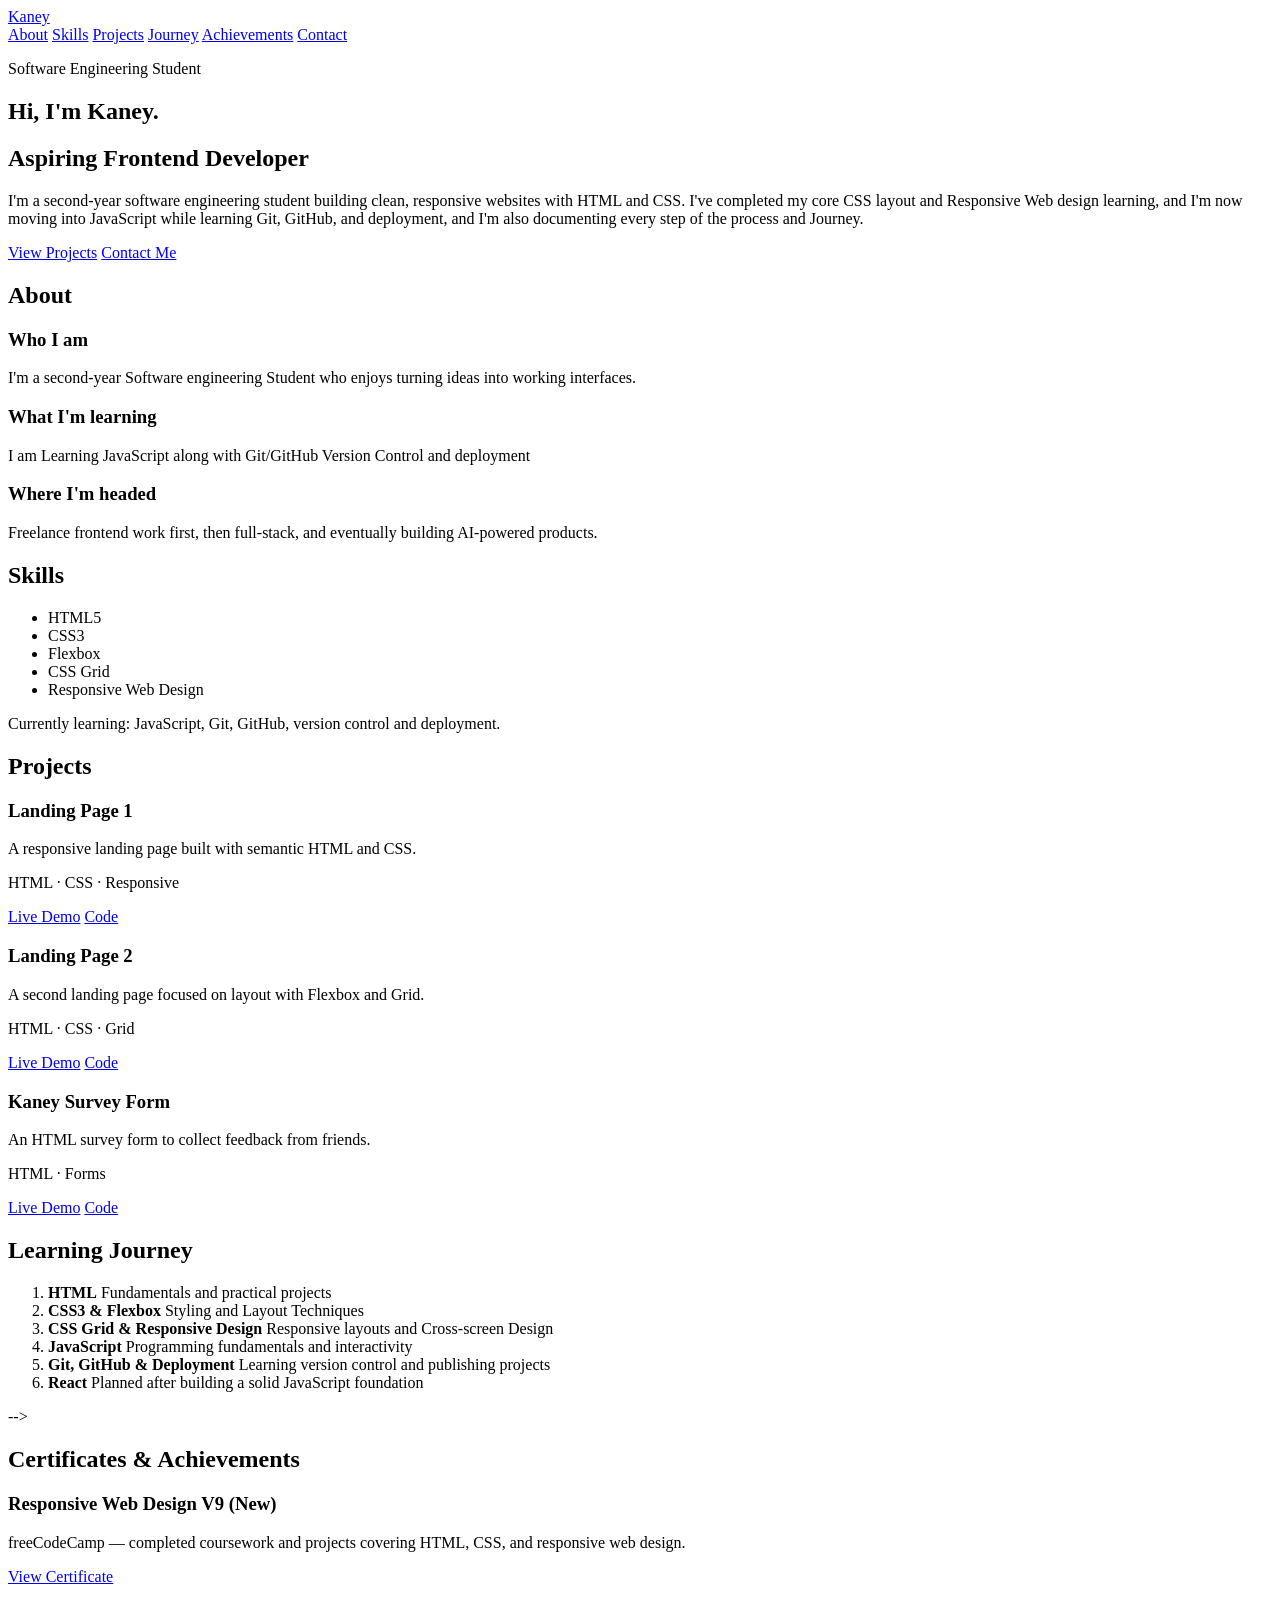
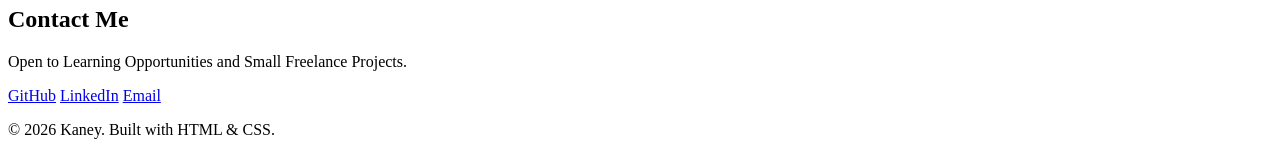
==== portfolio/index.html @ 57f9f037 "Update index.html" ====
<!DOCTYPE html>
<html lang="en">
<head>
  <meta charset="UTF-8">
  <meta name="viewport" content="width=device-width, initial-scale=1.0">
  <title>Kaney | Aspiring Frontend Developer</title>
  <meta name="description" content="Portfolio of Kaney, a software engineering student learning frontend development and building responsive web applications with HTML , CSS, and JavaScript .">
    <meta name="keywords" content="Kaney, Software Engineering Student, Frontend Developer Portfolio, HTML, CSS, JavaScript"
  <link rel="stylesheet" href="style.css">
</head>
<body>

  <!-- NAV -->
  <header class="nav">
    <a href="#home" class="logo">Kaney</a>
    <nav>
      <a href="#about">About</a>
      <a href="#skills">Skills</a>
      <a href="#projects">Projects</a>
      <a href="#journey">Journey</a>
      <a href="#certificates">Achievements</a>
      <a href="#contact">Contact</a>
    </nav>
  </header>

  <main>

    <!-- HERO section -->
    <section id="home" class="hero">
      <p class="eyebrow">Software Engineering Student</p>
      <h1>Hi, I'm <span class="accent">Kaney</span>.</h1>
      <h2>Aspiring Frontend Developer</h2>
      
      <p class="lead">I'm a second-year software engineering student building clean, responsive websites with HTML and CSS. I've completed my core CSS layout and Responsive Web design learning, and I'm now moving into JavaScript while learning Git, GitHub, and deployment, and I'm also documenting every step of the process and Journey.</p>
      <div class="buttons">
        <a href="#projects" class="btn btn-primary">View Projects</a>
        <a href="#contact" class="btn btn-outline">Contact Me</a>
      </div>
    </section>

    <!-- ABOUT -->
    <section id="about" class="section">
      <h2 class="section-title">About</h2>
      <div class="grid-3">
        <article class="card">
          <h3>Who I am</h3>
          <!-- description about me -->
          <p>I'm a second-year Software engineering Student who enjoys turning ideas into working interfaces.</p>
        </article>
        <article class="card">
          <h3>What I'm learning</h3>
          
          <p>  I am Learning JavaScript along with Git/GitHub Version Control and deployment</p>
        </article>
        <article class="card">
          <h3>Where I'm headed</h3>
          <!-- My headline and plan -->
          <p>Freelance frontend work first, then full-stack, and eventually building AI-powered products.</p>
        </article>
      </div>
    </section>

    <!-- SKILLS which I have -->
    
<section id="skills" class="section">
  <h2 class="section-title">Skills</h2>

  <ul class="skills">
    <li>HTML5</li>
    <li>CSS3</li>
    <li>Flexbox</li>
    <li>CSS Grid</li>
    <li>Responsive Web Design</li>
  </ul>

  <p class="muted">
    Currently learning: JavaScript, Git, GitHub,
    version control and deployment.
  </p>
</section>

    <!-- Projects which I did -->
    <section id="projects" class="section">
      <h2 class="section-title">Projects</h2>
      <div class="grid-3">

        <article class="card">
          <h3>Landing Page 1</h3>
          <!--Discription about my landing page one -->
          <p>A responsive landing page built with semantic HTML and CSS.</p>
          <p class="tags">HTML · CSS · Responsive</p>
          <div class="links">
            <a href="landing-page-one/index.html" target="_blank" rel="noopener">Live Demo</a>
            <a href="https://github.com/Kaneydev/kaneylibrary" target="_blank" rel="noopener noreferrer">Code</a>
          </div>
        </article>

        <article class="card">
          <h3>Landing Page 2</h3>
          <!-- --Discription about landing page2 -->
          <p>A second landing page focused on layout with Flexbox and Grid.</p>
          <p class="tags">HTML · CSS · Grid</p>
          <div class="links">
            <a href="landing-page-two/index.html" target="_blank" rel="noopener">Live Demo</a>
            <a href="https://github.com/Kaneydev/kaneylibrary" target="_blank" rel="noopener noreferrer">Code</a>
          </div>
        </article>

        <article class="card">
          <h3>Kaney Survey Form</h3>
          <!-- --Discription about Survey Form-->
          <p>An HTML survey form to collect feedback from friends.</p>
          <p class="tags">HTML · Forms</p>
          <div class="links">
            <a href="survey-form/index.html" target="_blank" rel="noopener noreferrer">Live Demo</a>
            <a href="https://github.com/Kaneydev/kaneylibrary" target="_blank" rel="noopener noreferrer">Code</a>
          </div>
        </article>

      </div>
    </section>

    <!-- My LEARNING JOURNEY -->
    <section id="journey" class="section">
      <h2 class="section-title">Learning Journey</h2>
      
  <ol class="timeline">
  <li class="done">
    <strong>HTML</strong>
    Fundamentals and practical projects
  </li>
  <li class="done">
    <strong>CSS3 &amp; Flexbox</strong>
    Styling and Layout Techniques
    </li>
    <li class="done">
    <strong>CSS Grid &amp; Responsive Design</strong>
    Responsive layouts and Cross-screen Design
    </li>
    <li class="current">
    <strong>JavaScript</strong>
    Programming fundamentals and interactivity
    </li>
    <li class="current">
    <strong>Git, GitHub &amp; Deployment</strong>
    Learning version control and publishing projects
   </li>
   <li>
    <strong>React</strong>
    Planned after building a solid JavaScript foundation
    </li>
  </ol>

</section>-->
        <!--Certificates & Achievements-->
       
<section id="certificates" class="section">
  <h2 class="section-title">Certificates &amp; Achievements</h2>

  <article class="card">
    <h3>Responsive Web Design V9 (New)</h3>
    <p>
      freeCodeCamp — completed coursework and projects
      covering HTML, CSS, and responsive web design.
    </p>
    <div class="links">
      <a href="https://freecodecamp.org/certification/haimanotamsalu/responsive-web-design-v9"
         target="_blank"
         rel="noopener noreferrer">
        View Certificate
      </a>
    </div>
  </article>
</section>

    <!-- CONTACT -->
    <section id="contact" class="section">
      <h2 class="section-title">Contact Me</h2>
      <p class="lead">Open to Learning Opportunities and Small Freelance Projects.</p>
      <div class="buttons">
        
        <a class="btn btn-outline" href="https://github.com/Kaneydev" target="_blank" rel="noopener">GitHub</a>
        <a class="btn btn-outline" href="https://linkedin.com/in/haimanotamsalu" target="_blank" rel="noopener">LinkedIn</a>
        <a class="btn btn-primary" href="mailto:kaneams16@gmail.com">Email</a>
      </div>
    </section>

  </main>

  <footer class="footer">
    <p>&copy; 2026 Kaney. Built with HTML &amp; CSS.</p>
  </footer>

</body>
</html>
---- portfolio/style.css ----
/* ===== THEME colors ===== */
:root {
   --bg:#F8FAFC;
   --surface:#FFFFFF;
   --text:#0F172A;
   --muted:#475569; 
   --accent:#059669;
   --radius: 12px;
   --max: 1000px;
}

* { box-sizing: border-box; margin: 0; padding: 0; }
html { scroll-behavior: smooth; scroll-padding-top: 70px; }

body {
  font-family: system-ui, -apple-system, "Segoe UI", Roboto, sans-serif;
  background: var(--bg);
  color: var(--text);
  line-height: 1.6;
}

a { color: var(--accent); text-decoration: none; }
a:hover { text-decoration: underline; }

/* ===== NAV ===== */
.nav {
  position: sticky; top: 0; z-index: 10;
  display: flex; justify-content: space-between; align-items: center;
  flex-wrap: wrap; gap: 0.5rem;
  padding: 0.9rem 1.25rem;
  background: rgba(15, 23, 42, 0.92);
  border-bottom: 1px solid var(--surface);
}
.logo { font-weight: 800; font-size: 1.2rem; color: var(--text); }
.nav nav { display: flex; gap: 1rem; flex-wrap: wrap; font-size: 0.95rem; }
.nav nav a { color: var(--muted); }
.nav nav a:hover { color: var(--accent); text-decoration: none; }

/* ===== LAYOUT ===== */
.hero, .section {
  max-width: var(--max);
  margin: 0 auto;
  padding: 4rem 1.25rem;
}
.hero { padding-top: 6rem; padding-bottom: 5rem; }
.section-title {
  font-size: 1.8rem;
  margin-bottom: 1.5rem;
}
.section-title::after {
  content: "";
  display: block;
  width: 48px; height: 4px;
  margin-top: 0.4rem;
  background: var(--accent);
  border-radius: 2px;
}

/* ===== HERO ===== */
.eyebrow { color: var(--accent); font-weight: 600; letter-spacing: 0.05em; text-transform: uppercase; font-size: 0.85rem; }
.hero h1 { font-size: clamp(2.2rem, 7vw, 3.8rem); line-height: 1.15; margin: 0.5rem 0; }
.hero h2 { font-size: clamp(1.2rem, 4vw, 1.7rem); color: var(--muted); font-weight: 500; }
.accent { color: var(--accent); }
.lead { max-width: 600px; margin: 1.25rem 0 1.75rem; color: var(--muted); font-size: 1.1rem; }

/* ===== BUTTONS ===== */
.buttons { display: flex; flex-wrap: wrap; gap: 0.8rem; }
.btn {
  display: inline-block;
  padding: 0.75rem 1.5rem;
  border-radius: var(--radius);
  font-weight: 600;
  border: 2px solid var(--accent);
  transition: transform 0.15s ease, background 0.15s ease;
}
.btn:hover { transform: translateY(-2px); text-decoration: none; }
.btn-primary { background: var(--accent); color: var(--bg); }
.btn-outline { color: var(--accent); }
.btn-outline:hover { background: rgba(56, 189, 248, 0.1); }

/* ===== CARDS + GRID (mobile first: 1 column) ===== */
.grid-3 { display: grid; grid-template-columns: 1fr; gap: 1.25rem; }
.card {
  background: var(--surface);
  padding: 1.5rem;
  border-radius: var(--radius);
  border: 1px solid transparent;
  transition: border-color 0.2s ease, transform 0.2s ease;
}
.card:hover { border-color: var(--accent); transform: translateY(-3px); }
.card h3 { margin-bottom: 0.5rem; }
.card p { color: var(--muted); }
.tags { margin-top: 0.75rem; font-size: 0.85rem; color: var(--accent) !important; }
.links { display: flex; gap: 1rem; margin-top: 1rem; font-weight: 600; font-size: 0.95rem; }

/* ===== SKILLS ===== */
.skills { list-style: none; display: flex; flex-wrap: wrap; gap: 0.7rem; }
.skills li {
  background: var(--surface);
  color:var(--text);
  padding: 0.5rem 1.1rem;
  border-radius: 999px;
  border: 1px solid var(--accent);
}
/*skills-headig*/

.skill-heading {
  font-size: 1rem;
  margin: 1.25rem 0 0.75rem;
  color: var(--text);
}

.skill-heading:first-of-type {
  margin-top: 0;
}
/*muted*/
.muted { margin-top: 1.25rem; color: var(--muted); }

/* ===== TIMELINE ===== */
.timeline { list-style: none; border-left: 3px solid var(--surface); padding-left: 1.5rem; }
.timeline li { position: relative; margin-bottom: 1.4rem; color: var(--muted); }
.timeline li strong { display: block; color: var(--text); }
.timeline li::before {
  content: "";
  position: absolute; left: -2.05rem; top: 0.4rem;
  width: 14px; height: 14px; border-radius: 50%;
  background: var(--surface); border: 2px solid var(--muted);
}
.timeline li.done::before { background: var(--accent); border-color: var(--accent); }
.timeline li.current::before { border-color: var(--accent); background: var(--bg); }

/* ===== FOOTER ===== */
.footer { text-align: center; padding: 2rem 1rem; color: var(--muted); border-top: 1px solid var(--surface); font-size: 0.9rem; }

/* ===== RESPONSIVE: tablet and up ===== */
@media (min-width: 700px) {
  .grid-3 { grid-template-columns: repeat(3, 1fr); }
  .nav { padding: 1rem 2.5rem; }
}
/* Blue outline button hover */
.btn-outline:hover {
  background: rgba(37, 99, 235, 0.08);
}

/* ===== ACCESSIBILITY ===== */
a:focus-visible {
  outline: 3px solid var(--accent);
  outline-offset: 4px;
}

.btn:focus-visible {
  outline: 3px solid var(--text);
  outline-offset: 3px;
}
      /*Theme colors*/
.nav {
  background: rgba(255, 255, 255, 0.92);
  backdrop-filter: blur(8px);
  border-bottom: 1px solid #E2E8F0;
}
.nav a { color: var(--muted); }
.nav a:hover { color: var(--accent); }
.logo { color: var(--text); font-weight: 700; }

/* ===== MOBILE NAV FIX ===== */
@media (max-width: 699px) {
  .nav {
    padding: 0.6rem 1rem;
    gap: 0.25rem;
  }
  .nav nav {
    flex-wrap: nowrap;
    overflow-x: auto;
    width: 100%;
    gap: 1.1rem;
    font-size: 0.9rem;
    padding-bottom: 0.2rem;
    scrollbar-width: none;
  }
  .nav nav::-webkit-scrollbar { display: none; }
  .nav nav a { white-space: nowrap; }
  html { scroll-padding-top: 90px; }
}
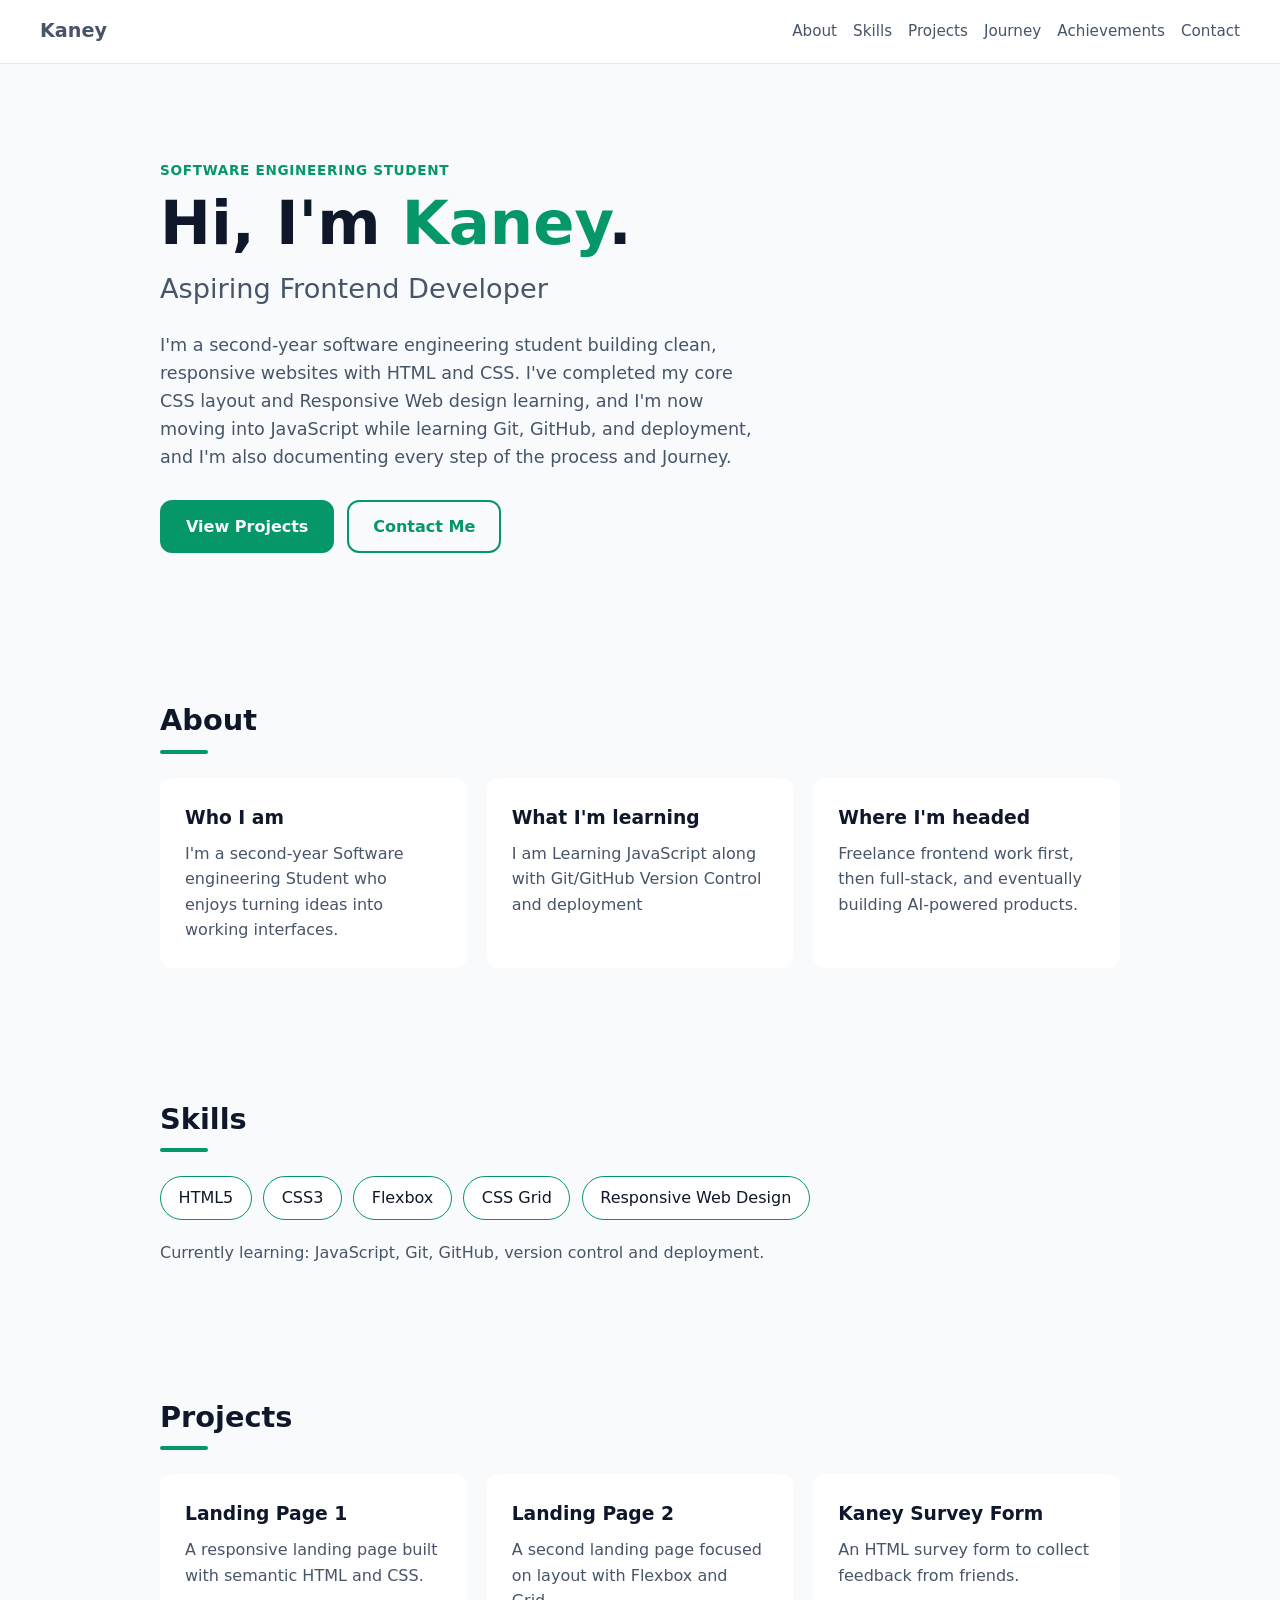
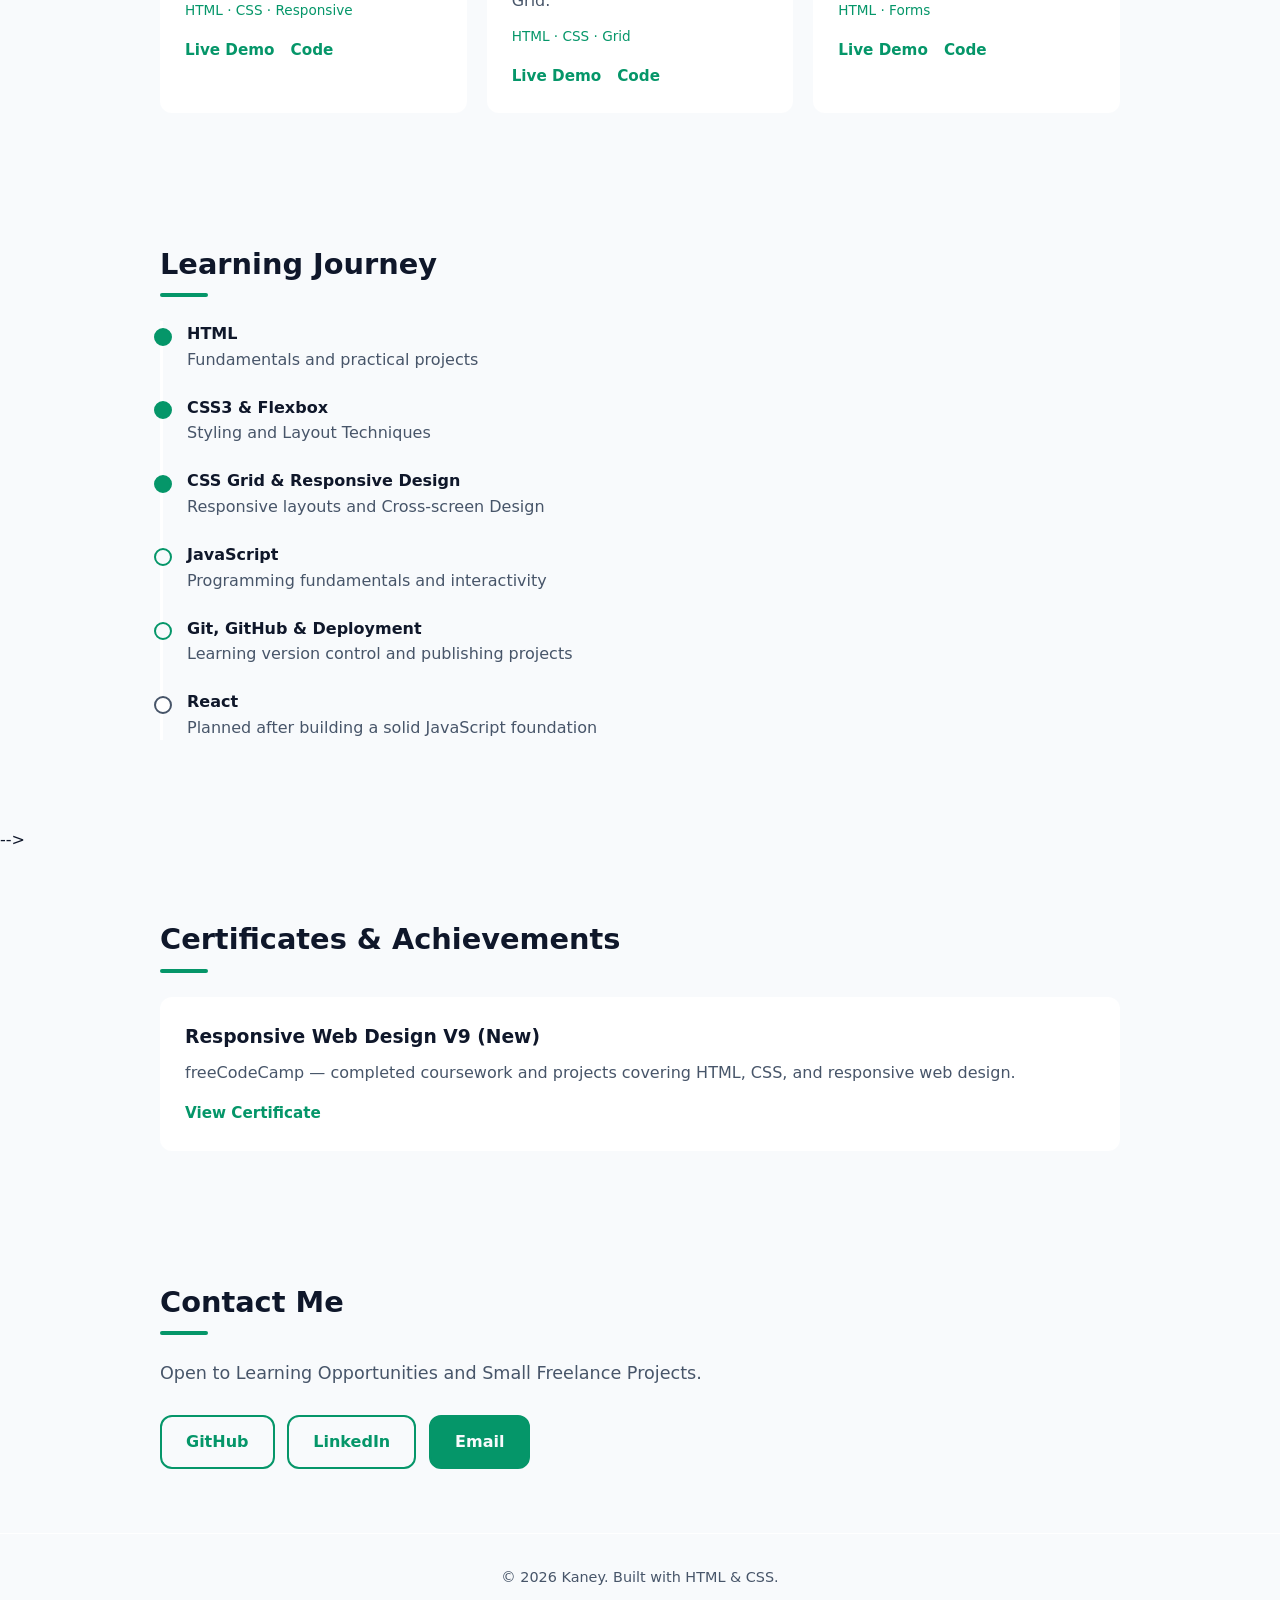
==== commit fd0d579f: "Fix HTML syntax for keywords meta tag" ====
--- a/portfolio/index.html
+++ b/portfolio/index.html
@@ -5,7 +5,7 @@
   <meta name="viewport" content="width=device-width, initial-scale=1.0">
   <title>Kaney | Aspiring Frontend Developer</title>
   <meta name="description" content="Portfolio of Kaney, a software engineering student learning frontend development and building responsive web applications with HTML , CSS, and JavaScript .">
-    <meta name="keywords" content="Kaney, Software Engineering Student, Frontend Developer Portfolio, HTML, CSS, JavaScript"
+    <meta name="keywords" content="Kaney, Software Engineering Student, Frontend Developer Portfolio, HTML, CSS, JavaScript">
   <link rel="stylesheet" href="style.css">
 </head>
 <body>
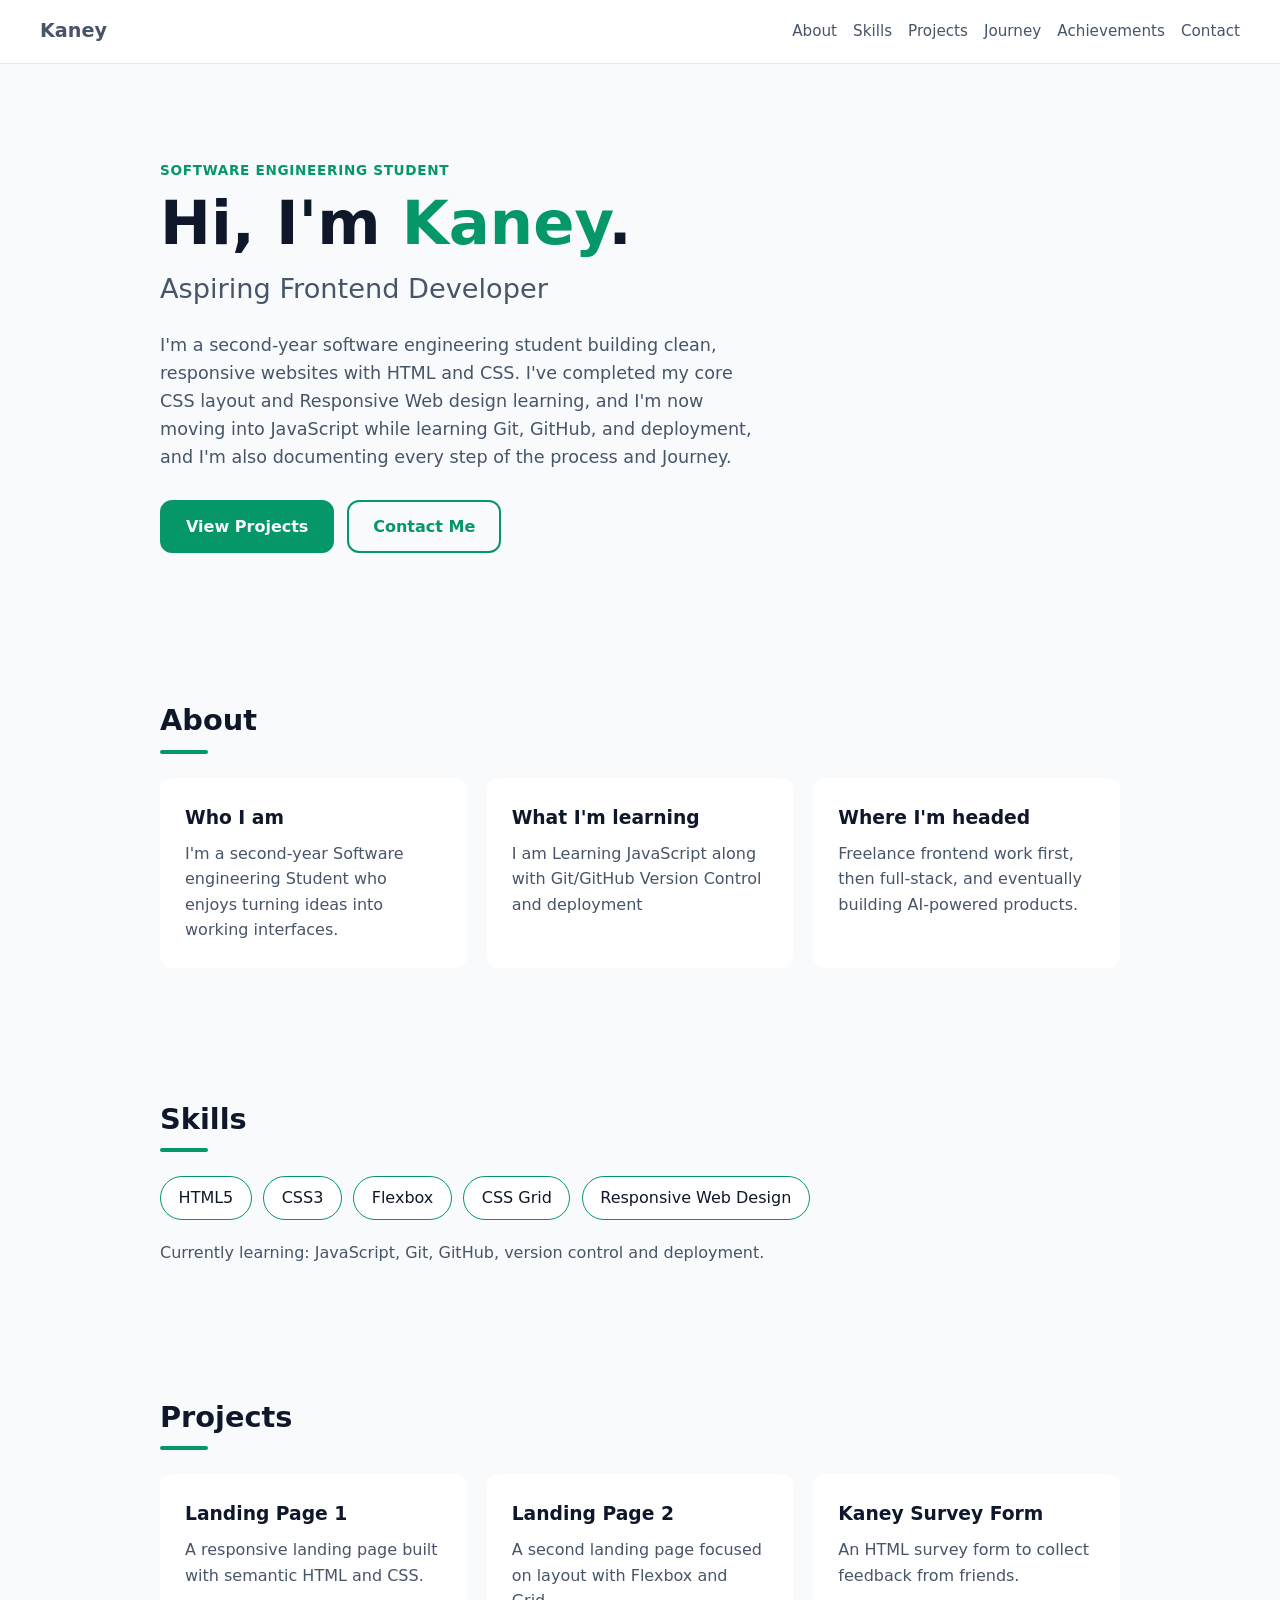
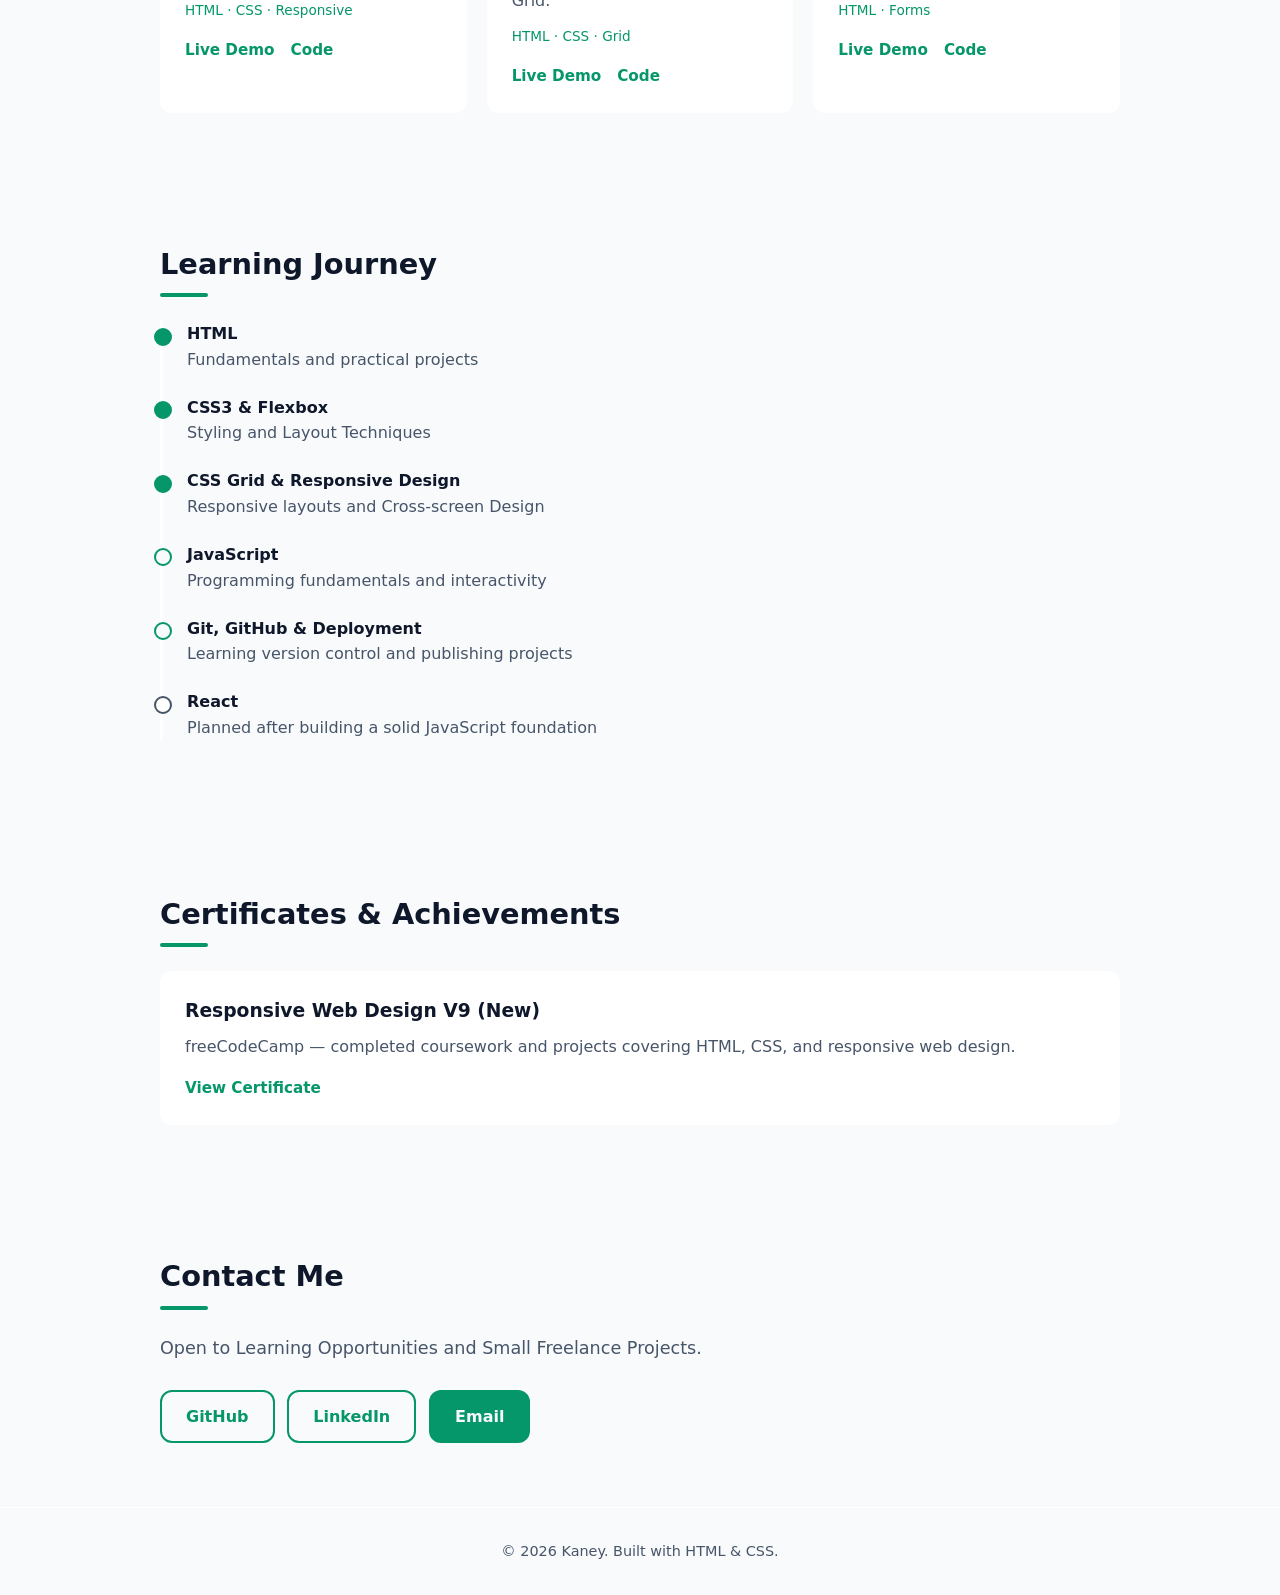
==== commit 0fd4ca13: "Fixed stray code in index.html" ====
--- a/portfolio/index.html
+++ b/portfolio/index.html
@@ -4,8 +4,7 @@
   <meta charset="UTF-8">
   <meta name="viewport" content="width=device-width, initial-scale=1.0">
   <title>Kaney | Aspiring Frontend Developer</title>
-  <meta name="description" content="Portfolio of Kaney, a software engineering student learning frontend development and building responsive web applications with HTML , CSS, and JavaScript .">
-    <meta name="keywords" content="Kaney, Software Engineering Student, Frontend Developer Portfolio, HTML, CSS, JavaScript">
+  <meta name="description" content="Portfolio of Kaney, a software engineering student learning frontend development.">
   <link rel="stylesheet" href="style.css">
 </head>
 <body>
@@ -151,7 +150,7 @@
     </li>
   </ol>
 
-</section>-->
+</section>
         <!--Certificates & Achievements-->
        
 <section id="certificates" class="section">
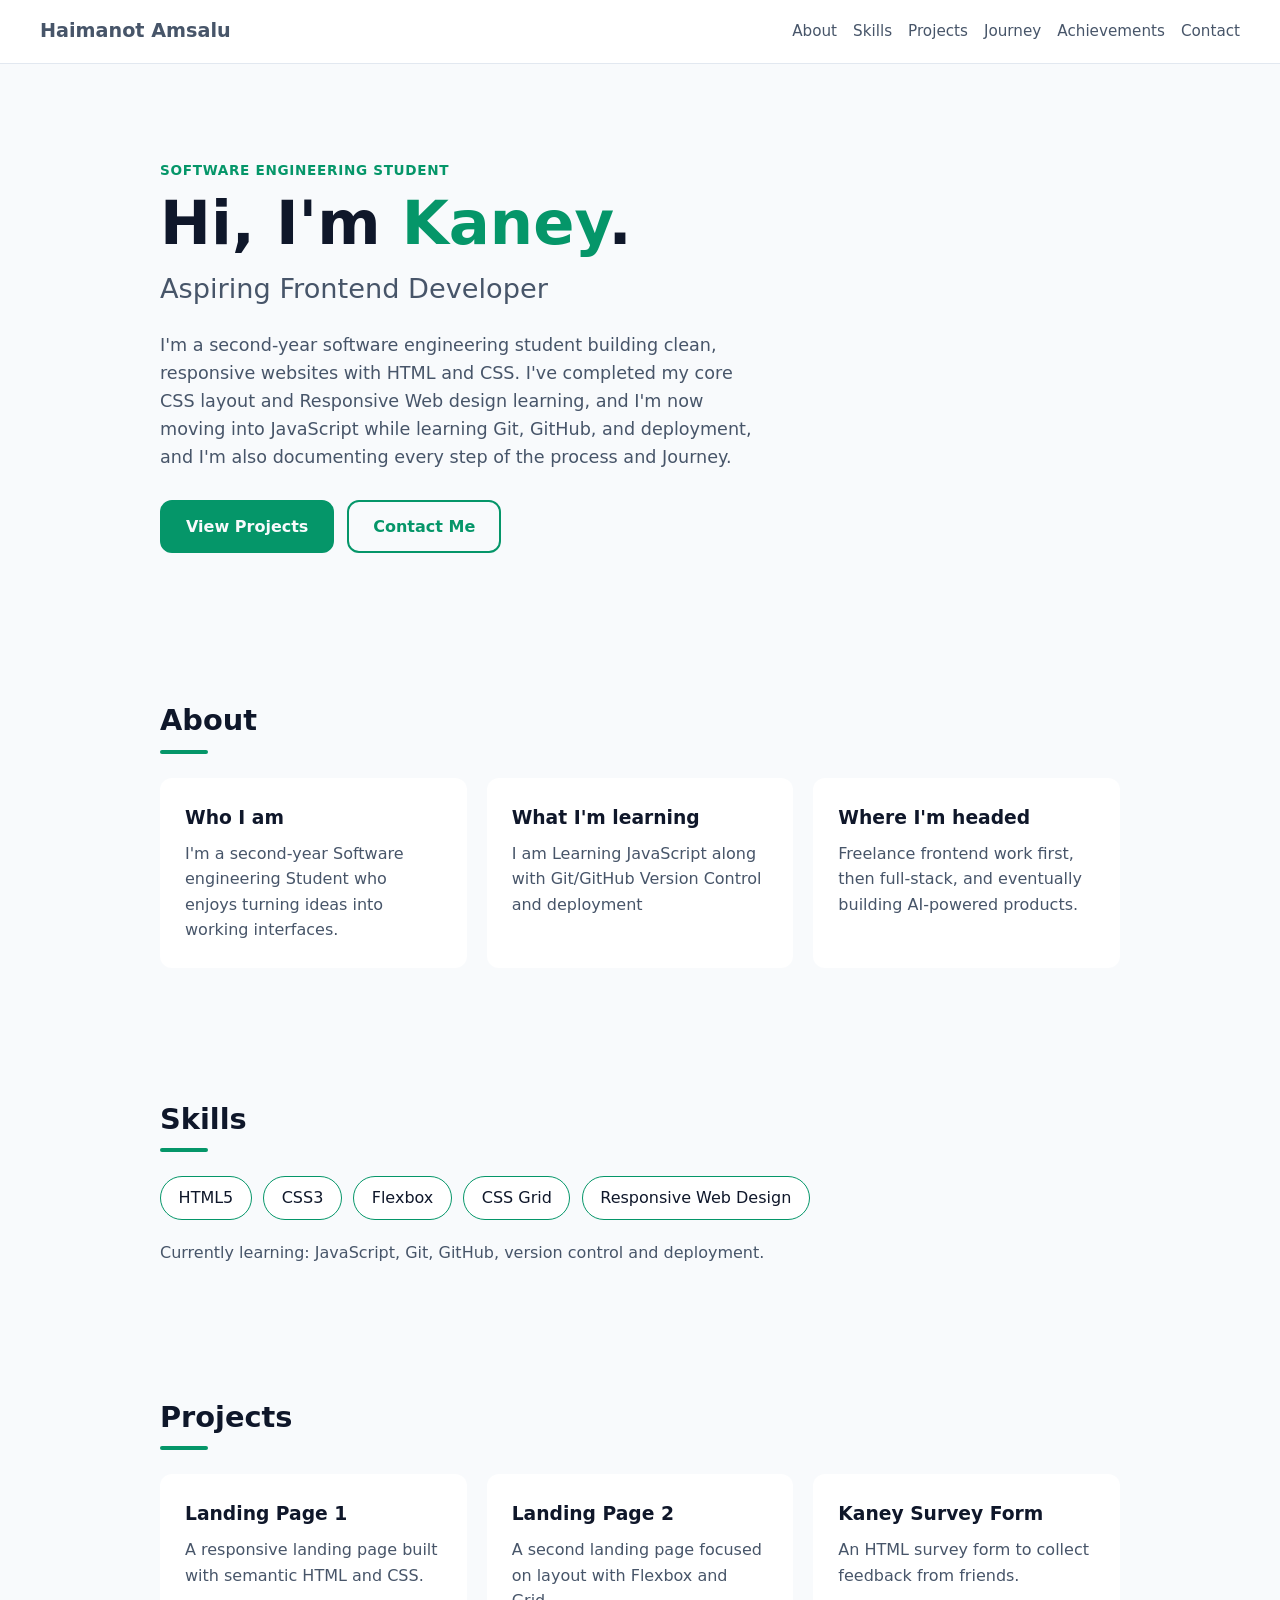
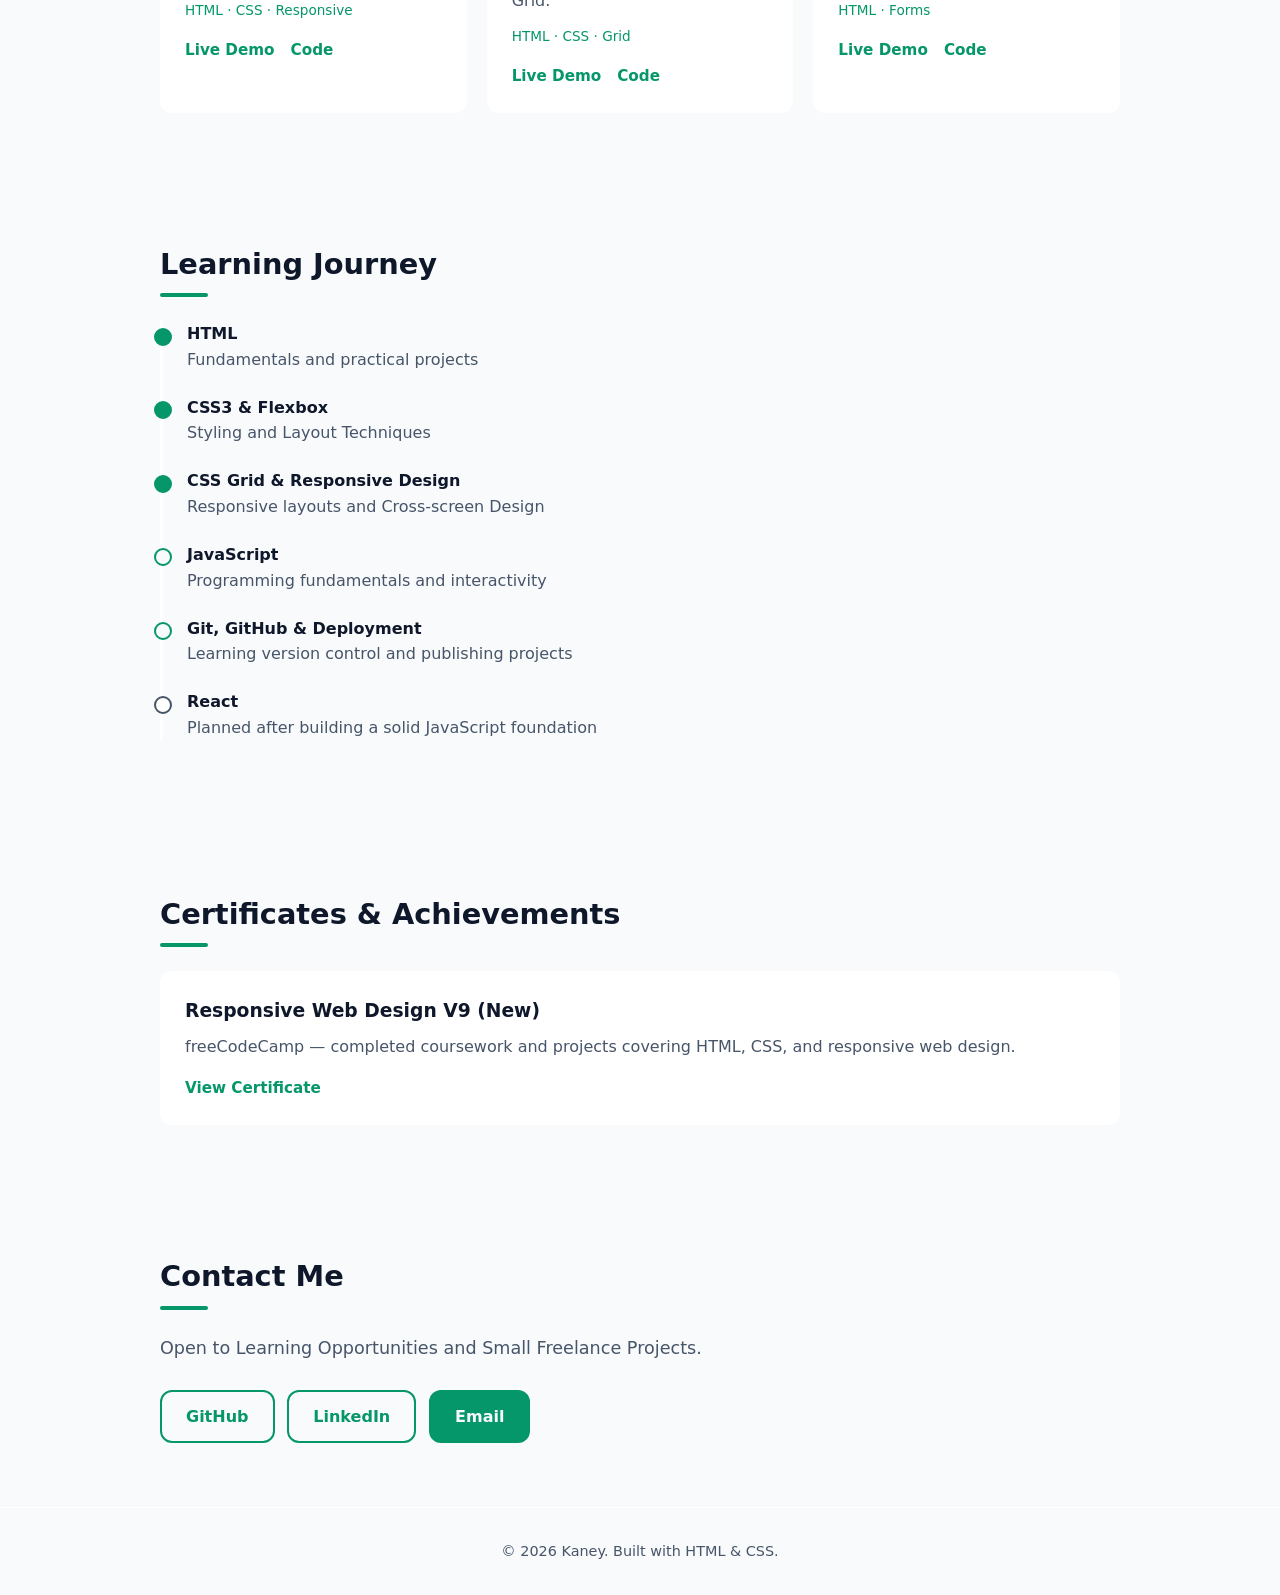
==== commit cce62f6a: "Update logo name in index.html" ====
--- a/portfolio/index.html
+++ b/portfolio/index.html
@@ -11,7 +11,7 @@
 
   <!-- NAV -->
   <header class="nav">
-    <a href="#home" class="logo">Kaney</a>
+    <a href="#home" class="logo">Haimanot Amsalu</a>
     <nav>
       <a href="#about">About</a>
       <a href="#skills">Skills</a>
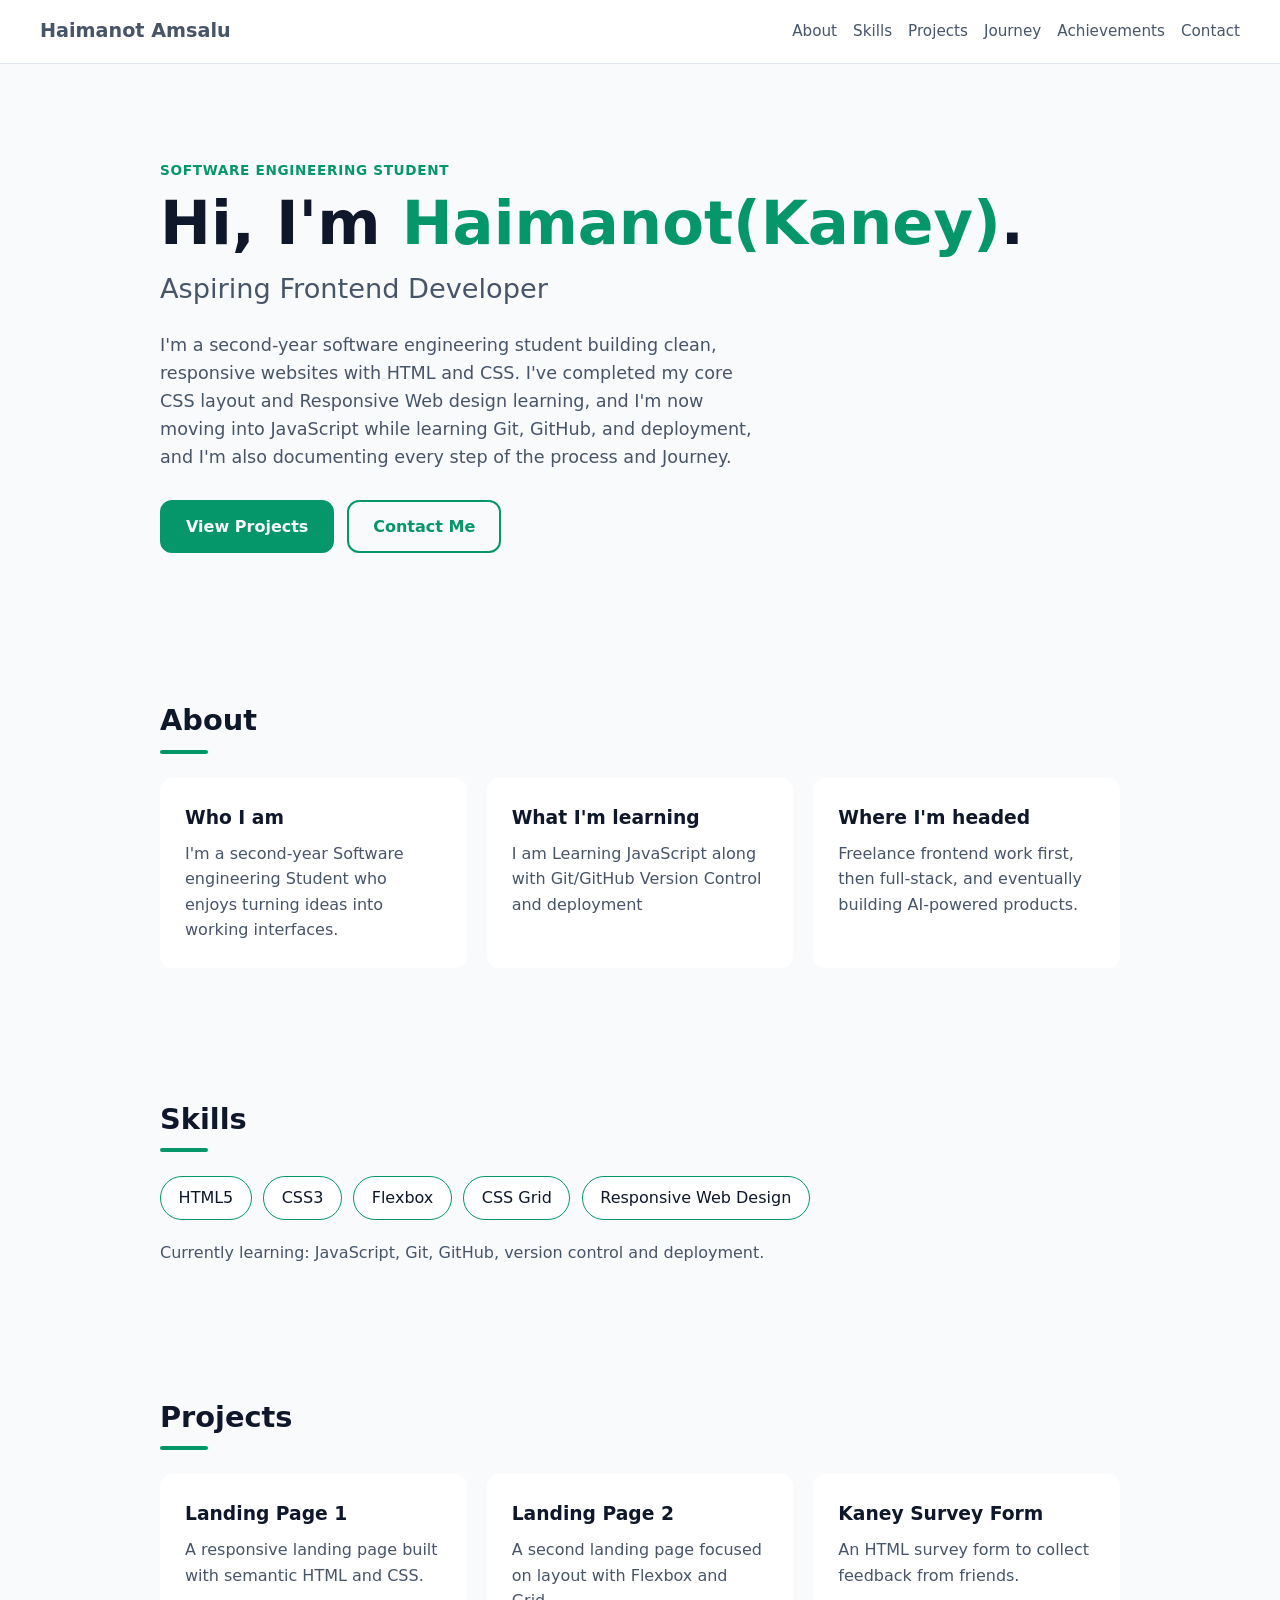
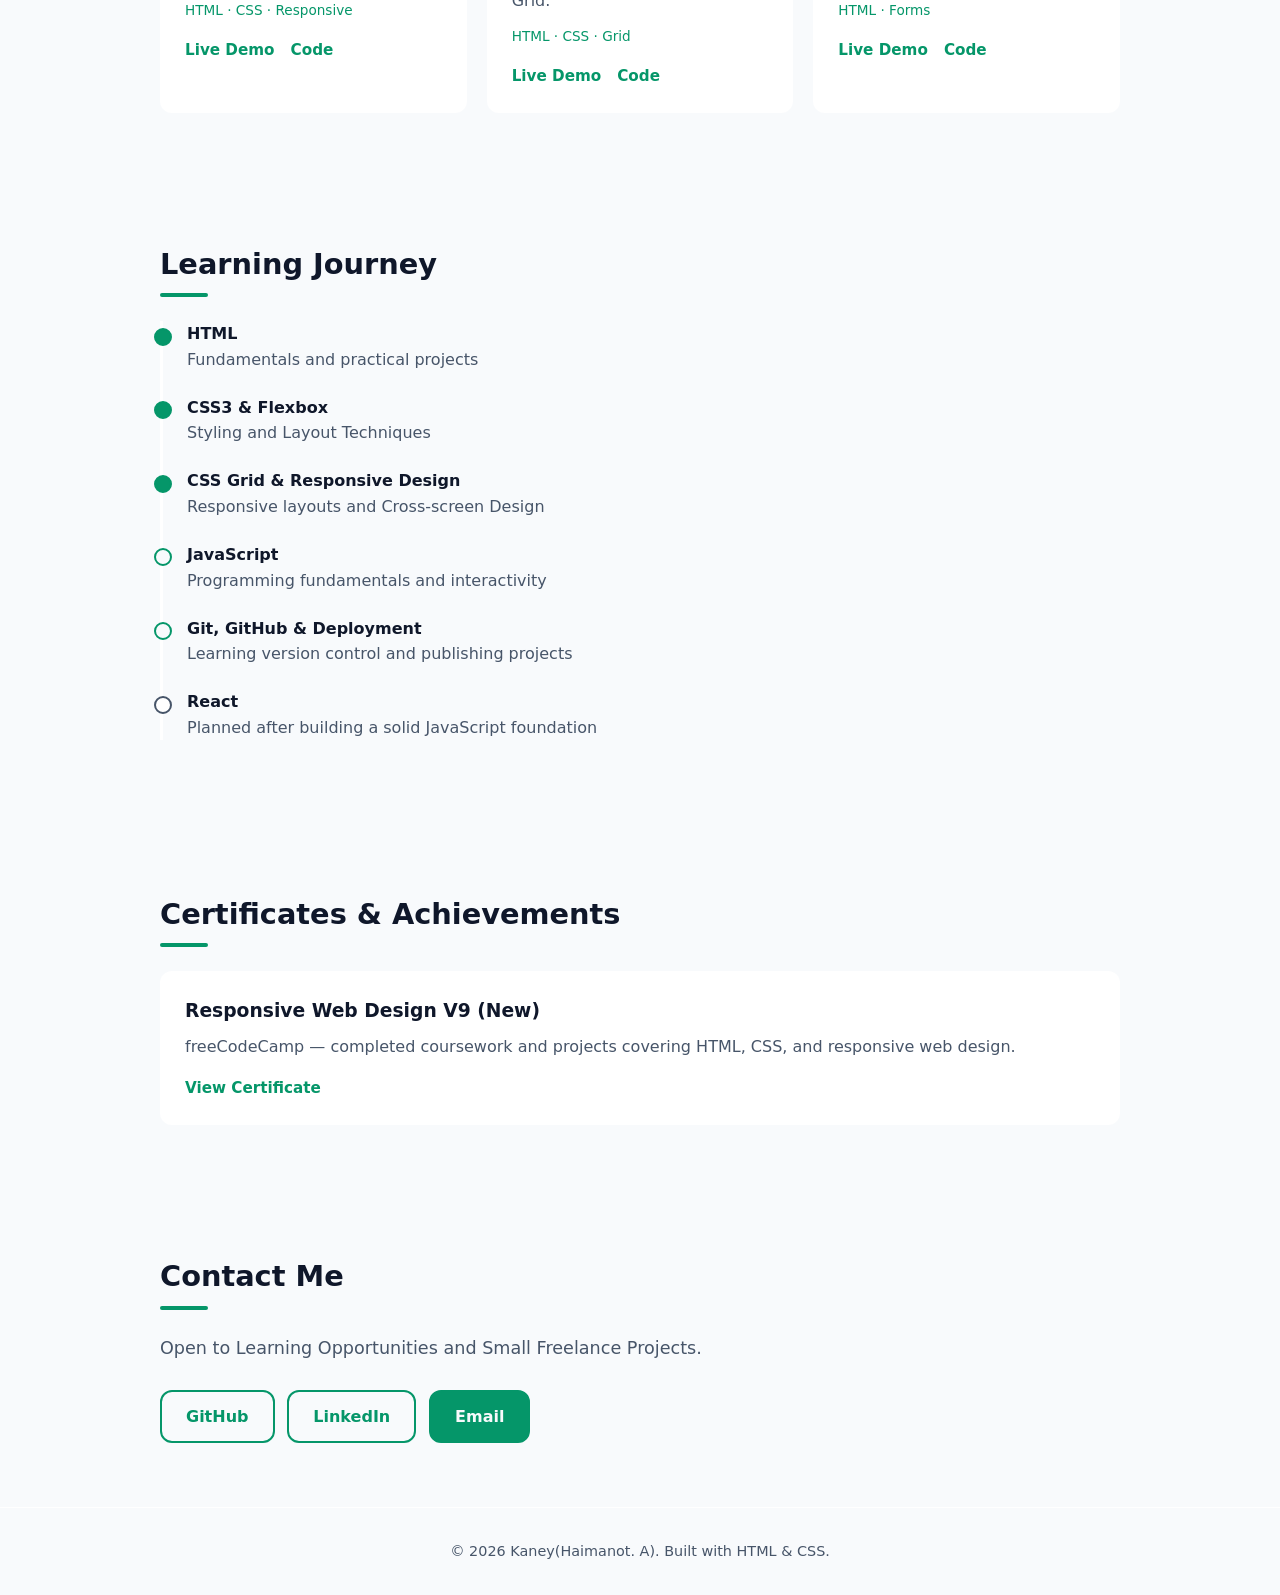
==== commit a4230a30: "Update portfolio to reflect name change to Haimanot" ====
--- a/portfolio/index.html
+++ b/portfolio/index.html
@@ -3,7 +3,7 @@
 <head>
   <meta charset="UTF-8">
   <meta name="viewport" content="width=device-width, initial-scale=1.0">
-  <title>Kaney | Aspiring Frontend Developer</title>
+  <title>Haimanot Amsalu | Aspiring Frontend Developer</title>
   <meta name="description" content="Portfolio of Kaney, a software engineering student learning frontend development.">
   <link rel="stylesheet" href="style.css">
 </head>
@@ -27,7 +27,7 @@
     <!-- HERO section -->
     <section id="home" class="hero">
       <p class="eyebrow">Software Engineering Student</p>
-      <h1>Hi, I'm <span class="accent">Kaney</span>.</h1>
+      <h1>Hi, I'm <span class="accent">Haimanot(Kaney)</span>.</h1>
       <h2>Aspiring Frontend Developer</h2>
       
       <p class="lead">I'm a second-year software engineering student building clean, responsive websites with HTML and CSS. I've completed my core CSS layout and Responsive Web design learning, and I'm now moving into JavaScript while learning Git, GitHub, and deployment, and I'm also documenting every step of the process and Journey.</p>
@@ -187,7 +187,8 @@
   </main>
 
   <footer class="footer">
-    <p>&copy; 2026 Kaney. Built with HTML &amp; CSS.</p>
+    <p>&copy; 2026 Kaney(Haimanot.
+      A). Built with HTML &amp; CSS.</p>
   </footer>
 
 </body>
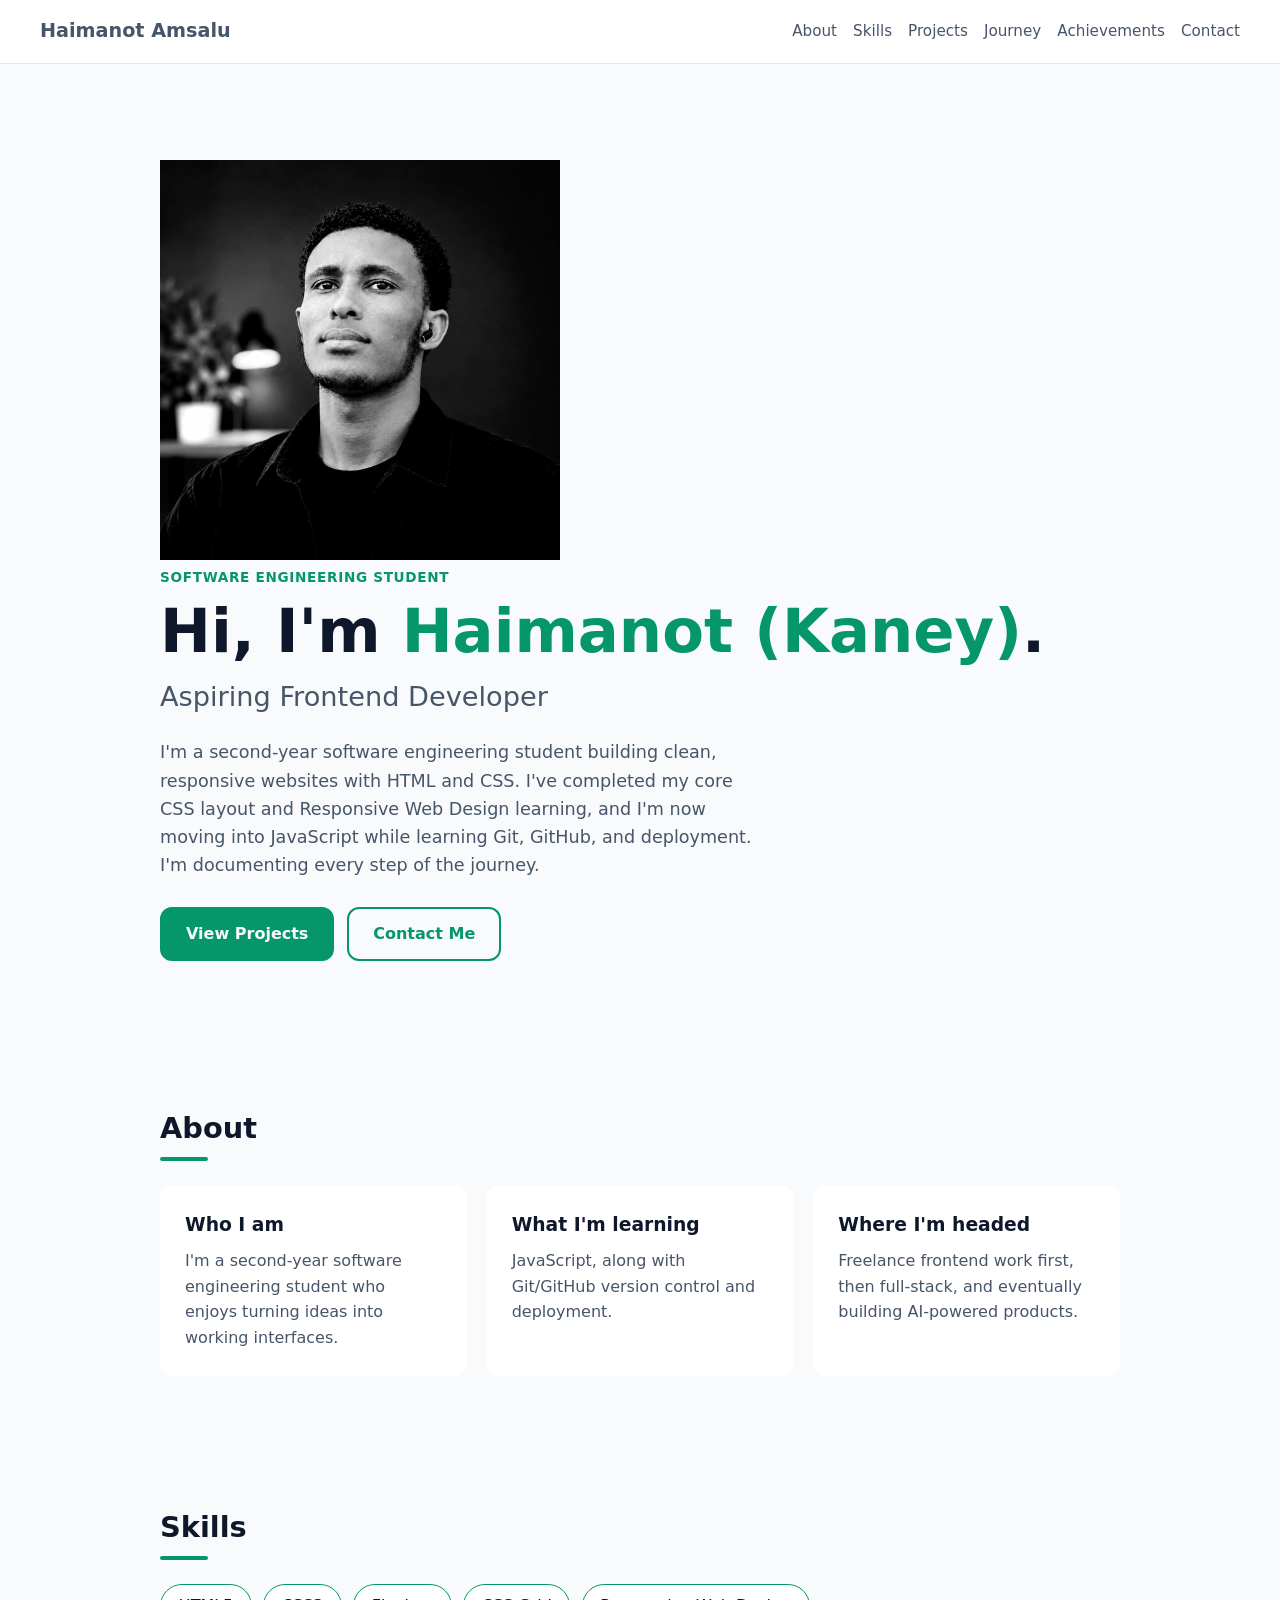
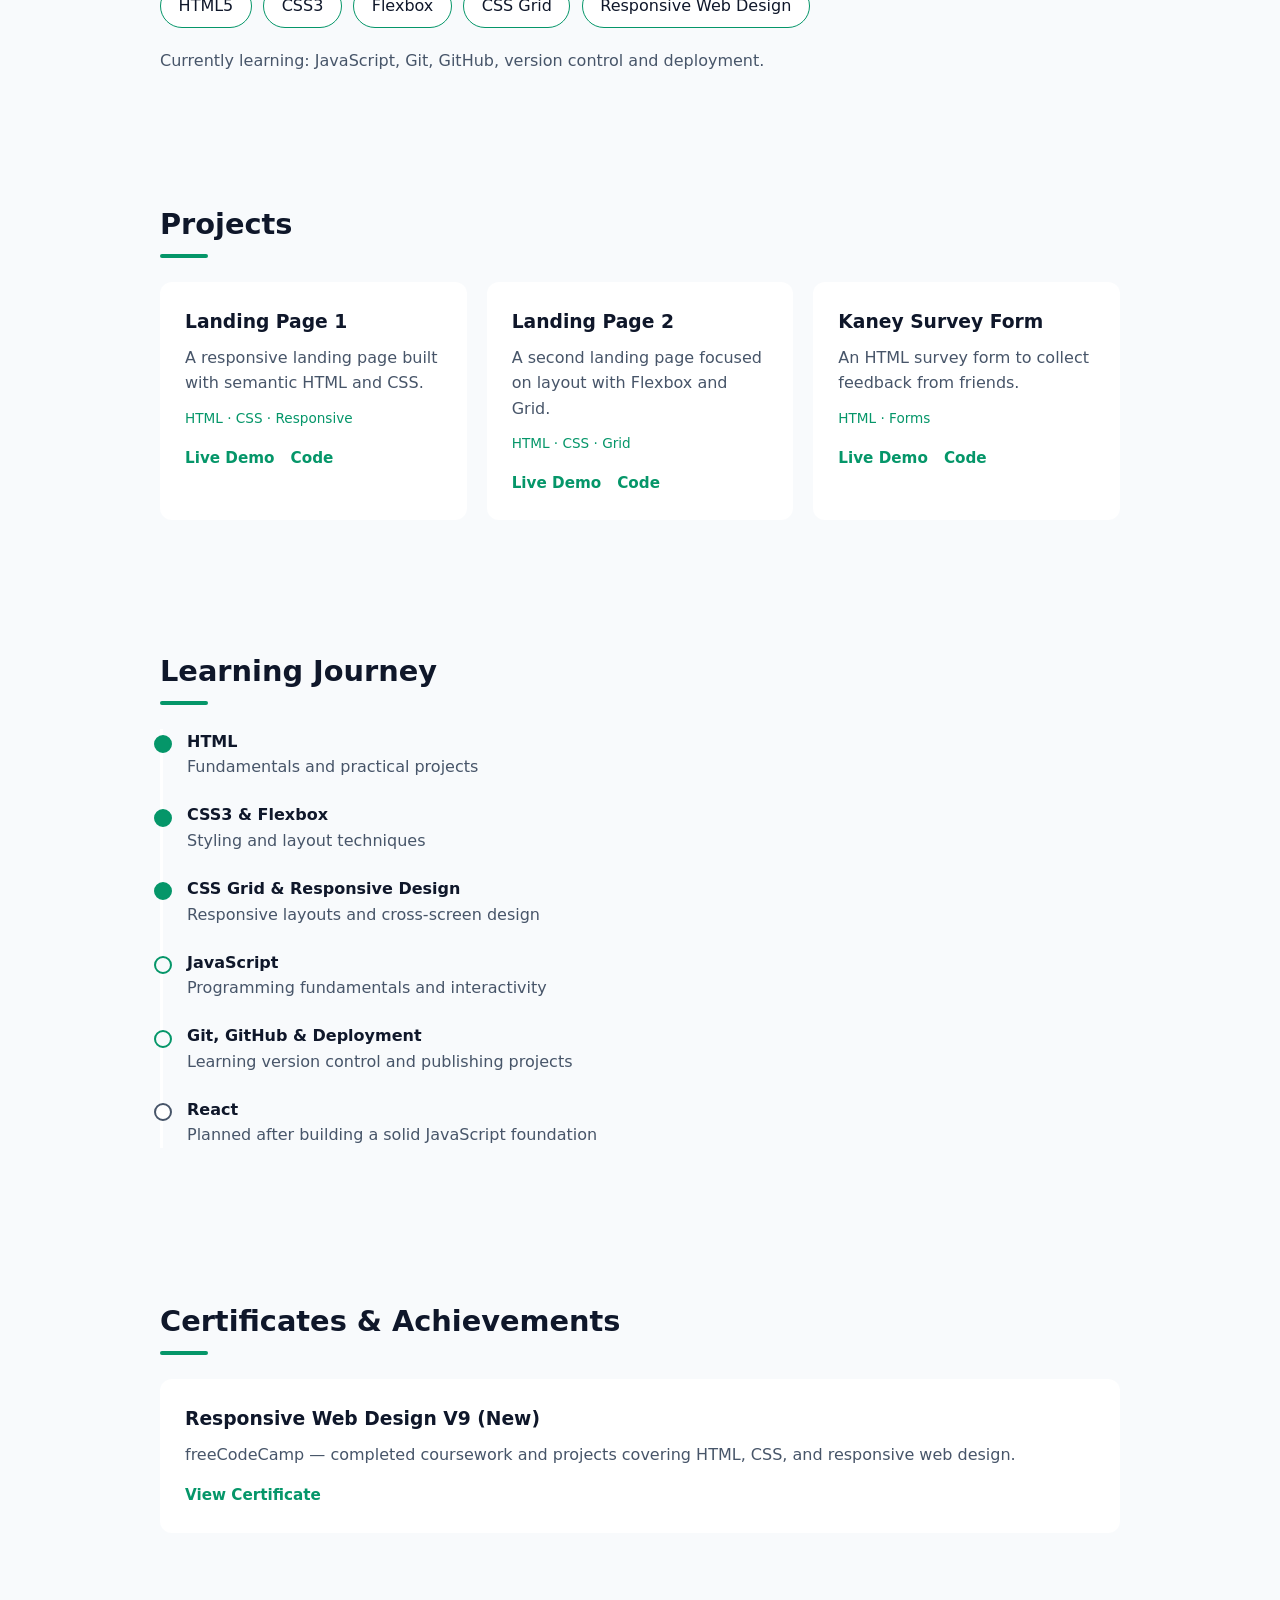
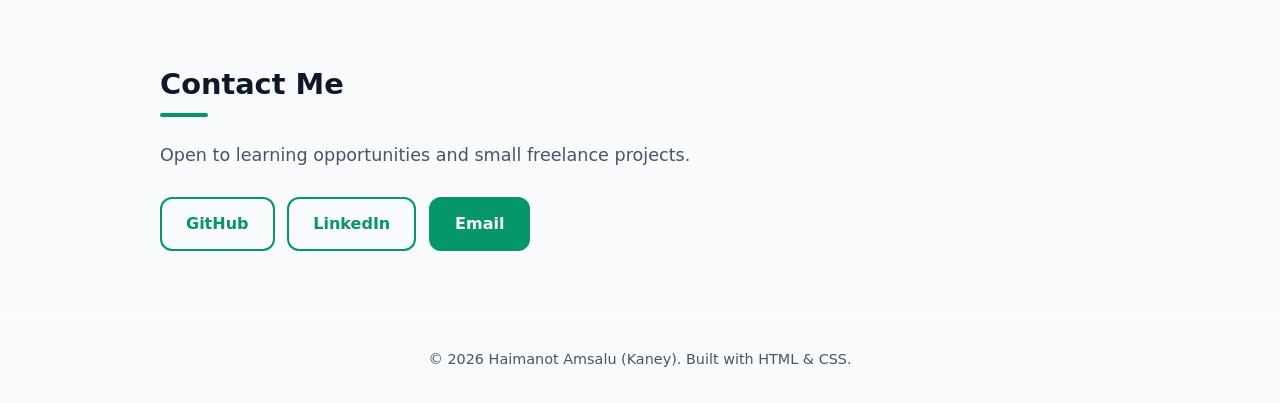
==== commit aca5a4ae: "Add files via upload" ====
--- a/portfolio/index.html
+++ b/portfolio/index.html
@@ -1,10 +1,14 @@
 <!DOCTYPE html>
-<html lang="en">
+<html lang="en-US">
 <head>
   <meta charset="UTF-8">
   <meta name="viewport" content="width=device-width, initial-scale=1.0">
-  <title>Haimanot Amsalu | Aspiring Frontend Developer</title>
-  <meta name="description" content="Portfolio of Kaney, a software engineering student learning frontend development.">
+  <title>Haimanot Amsalu (Kaney) | Aspiring Frontend Developer</title>
+  <meta name="description" content="Portfolio of Haimanot Amsalu (Kaney), a software engineering student learning frontend development.">
+  <meta property="og:title" content="Haimanot Amsalu (Kaney) | Aspiring Frontend Developer">
+  <meta property="og:description" content="Software engineering student building clean, responsive websites.">
+  <meta property="og:image" content="https://kaneydev.github.io/kaneylibrary/portfolio/images/profile.jpg">
+  <meta property="og:url" content="https://kaneydev.github.io/kaneylibrary/portfolio/">
   <link rel="stylesheet" href="style.css">
 </head>
 <body>
@@ -12,7 +16,7 @@
   <!-- NAV -->
   <header class="nav">
     <a href="#home" class="logo">Haimanot Amsalu</a>
-    <nav>
+    <nav aria-label="Main">
       <a href="#about">About</a>
       <a href="#skills">Skills</a>
       <a href="#projects">Projects</a>
@@ -24,16 +28,28 @@
 
   <main>
 
-    <!-- HERO section -->
+    <!-- HERO -->
     <section id="home" class="hero">
-      <p class="eyebrow">Software Engineering Student</p>
-      <h1>Hi, I'm <span class="accent">Haimanot(Kaney)</span>.</h1>
-      <h2>Aspiring Frontend Developer</h2>
-      
-      <p class="lead">I'm a second-year software engineering student building clean, responsive websites with HTML and CSS. I've completed my core CSS layout and Responsive Web design learning, and I'm now moving into JavaScript while learning Git, GitHub, and deployment, and I'm also documenting every step of the process and Journey.</p>
-      <div class="buttons">
-        <a href="#projects" class="btn btn-primary">View Projects</a>
-        <a href="#contact" class="btn btn-outline">Contact Me</a>
+      <figure class="hero-photo">
+        <img
+          src="images/profile.jpg"
+          alt="Portrait of Haimanot Amsalu"
+          width="400" height="400"
+          fetchpriority="high"
+          decoding="async">
+      </figure>
+
+      <div class="hero-text">
+        <p class="eyebrow">Software Engineering Student</p>
+        <h1>Hi, I'm <span class="accent">Haimanot (Kaney)</span>.</h1>
+        <h2>Aspiring Frontend Developer</h2>
+
+        <p class="lead">I'm a second-year software engineering student building clean, responsive websites with HTML and CSS. I've completed my core CSS layout and Responsive Web Design learning, and I'm now moving into JavaScript while learning Git, GitHub, and deployment. I'm documenting every step of the journey.</p>
+
+        <div class="buttons">
+          <a href="#projects" class="btn btn-primary">View Projects</a>
+          <a href="#contact" class="btn btn-outline">Contact Me</a>
+        </div>
       </div>
     </section>
 
@@ -43,49 +59,39 @@
       <div class="grid-3">
         <article class="card">
           <h3>Who I am</h3>
-          <!-- description about me -->
-          <p>I'm a second-year Software engineering Student who enjoys turning ideas into working interfaces.</p>
+          <p>I'm a second-year software engineering student who enjoys turning ideas into working interfaces.</p>
         </article>
         <article class="card">
           <h3>What I'm learning</h3>
-          
-          <p>  I am Learning JavaScript along with Git/GitHub Version Control and deployment</p>
+          <p>JavaScript, along with Git/GitHub version control and deployment.</p>
         </article>
         <article class="card">
           <h3>Where I'm headed</h3>
-          <!-- My headline and plan -->
           <p>Freelance frontend work first, then full-stack, and eventually building AI-powered products.</p>
         </article>
       </div>
     </section>
 
-    <!-- SKILLS which I have -->
-    
-<section id="skills" class="section">
-  <h2 class="section-title">Skills</h2>
+    <!-- SKILLS -->
+    <section id="skills" class="section">
+      <h2 class="section-title">Skills</h2>
+      <ul class="skills">
+        <li>HTML5</li>
+        <li>CSS3</li>
+        <li>Flexbox</li>
+        <li>CSS Grid</li>
+        <li>Responsive Web Design</li>
+      </ul>
+      <p class="muted">Currently learning: JavaScript, Git, GitHub, version control and deployment.</p>
+    </section>
 
-  <ul class="skills">
-    <li>HTML5</li>
-    <li>CSS3</li>
-    <li>Flexbox</li>
-    <li>CSS Grid</li>
-    <li>Responsive Web Design</li>
-  </ul>
-
-  <p class="muted">
-    Currently learning: JavaScript, Git, GitHub,
-    version control and deployment.
-  </p>
-</section>
-
-    <!-- Projects which I did -->
+    <!-- PROJECTS -->
     <section id="projects" class="section">
       <h2 class="section-title">Projects</h2>
       <div class="grid-3">
 
         <article class="card">
           <h3>Landing Page 1</h3>
-          <!--Discription about my landing page one -->
           <p>A responsive landing page built with semantic HTML and CSS.</p>
           <p class="tags">HTML · CSS · Responsive</p>
           <div class="links">
@@ -96,7 +102,6 @@
 
         <article class="card">
           <h3>Landing Page 2</h3>
-          <!-- --Discription about landing page2 -->
           <p>A second landing page focused on layout with Flexbox and Grid.</p>
           <p class="tags">HTML · CSS · Grid</p>
           <div class="links">
@@ -107,11 +112,10 @@
 
         <article class="card">
           <h3>Kaney Survey Form</h3>
-          <!-- --Discription about Survey Form-->
           <p>An HTML survey form to collect feedback from friends.</p>
           <p class="tags">HTML · Forms</p>
           <div class="links">
-            <a href="survey-form/index.html" target="_blank" rel="noopener noreferrer">Live Demo</a>
+            <a href="survey-form/index.html" target="_blank" rel="noopener">Live Demo</a>
             <a href="https://github.com/Kaneydev/kaneylibrary" target="_blank" rel="noopener noreferrer">Code</a>
           </div>
         </article>
@@ -119,67 +123,57 @@
       </div>
     </section>
 
-    <!-- My LEARNING JOURNEY -->
+    <!-- LEARNING JOURNEY -->
     <section id="journey" class="section">
       <h2 class="section-title">Learning Journey</h2>
-      
-  <ol class="timeline">
-  <li class="done">
-    <strong>HTML</strong>
-    Fundamentals and practical projects
-  </li>
-  <li class="done">
-    <strong>CSS3 &amp; Flexbox</strong>
-    Styling and Layout Techniques
-    </li>
-    <li class="done">
-    <strong>CSS Grid &amp; Responsive Design</strong>
-    Responsive layouts and Cross-screen Design
-    </li>
-    <li class="current">
-    <strong>JavaScript</strong>
-    Programming fundamentals and interactivity
-    </li>
-    <li class="current">
-    <strong>Git, GitHub &amp; Deployment</strong>
-    Learning version control and publishing projects
-   </li>
-   <li>
-    <strong>React</strong>
-    Planned after building a solid JavaScript foundation
-    </li>
-  </ol>
+      <ol class="timeline">
+        <li class="done">
+          <strong>HTML</strong>
+          Fundamentals and practical projects
+        </li>
+        <li class="done">
+          <strong>CSS3 &amp; Flexbox</strong>
+          Styling and layout techniques
+        </li>
+        <li class="done">
+          <strong>CSS Grid &amp; Responsive Design</strong>
+          Responsive layouts and cross-screen design
+        </li>
+        <li class="current">
+          <strong>JavaScript</strong>
+          Programming fundamentals and interactivity
+        </li>
+        <li class="current">
+          <strong>Git, GitHub &amp; Deployment</strong>
+          Learning version control and publishing projects
+        </li>
+        <li>
+          <strong>React</strong>
+          Planned after building a solid JavaScript foundation
+        </li>
+      </ol>
+    </section>
 
-</section>
-        <!--Certificates & Achievements-->
-       
-<section id="certificates" class="section">
-  <h2 class="section-title">Certificates &amp; Achievements</h2>
-
-  <article class="card">
-    <h3>Responsive Web Design V9 (New)</h3>
-    <p>
-      freeCodeCamp — completed coursework and projects
-      covering HTML, CSS, and responsive web design.
-    </p>
-    <div class="links">
-      <a href="https://freecodecamp.org/certification/haimanotamsalu/responsive-web-design-v9"
-         target="_blank"
-         rel="noopener noreferrer">
-        View Certificate
-      </a>
-    </div>
-  </article>
-</section>
+    <!-- CERTIFICATES & ACHIEVEMENTS -->
+    <section id="certificates" class="section">
+      <h2 class="section-title">Certificates &amp; Achievements</h2>
+      <article class="card">
+        <h3>Responsive Web Design V9 (New)</h3>
+        <p>freeCodeCamp — completed coursework and projects covering HTML, CSS, and responsive web design.</p>
+        <div class="links">
+          <a href="https://freecodecamp.org/certification/haimanotamsalu/responsive-web-design-v9"
+             target="_blank" rel="noopener noreferrer">View Certificate</a>
+        </div>
+      </article>
+    </section>
 
     <!-- CONTACT -->
     <section id="contact" class="section">
       <h2 class="section-title">Contact Me</h2>
-      <p class="lead">Open to Learning Opportunities and Small Freelance Projects.</p>
+      <p class="lead">Open to learning opportunities and small freelance projects.</p>
       <div class="buttons">
-        
-        <a class="btn btn-outline" href="https://github.com/Kaneydev" target="_blank" rel="noopener">GitHub</a>
-        <a class="btn btn-outline" href="https://linkedin.com/in/haimanotamsalu" target="_blank" rel="noopener">LinkedIn</a>
+        <a class="btn btn-outline" href="https://github.com/Kaneydev" target="_blank" rel="noopener noreferrer">GitHub</a>
+        <a class="btn btn-outline" href="https://linkedin.com/in/haimanotamsalu" target="_blank" rel="noopener noreferrer">LinkedIn</a>
         <a class="btn btn-primary" href="mailto:kaneams16@gmail.com">Email</a>
       </div>
     </section>
@@ -187,8 +181,7 @@
   </main>
 
   <footer class="footer">
-    <p>&copy; 2026 Kaney(Haimanot.
-      A). Built with HTML &amp; CSS.</p>
+    <p>&copy; 2026 Haimanot Amsalu (Kaney). Built with HTML &amp; CSS.</p>
   </footer>
 
 </body>
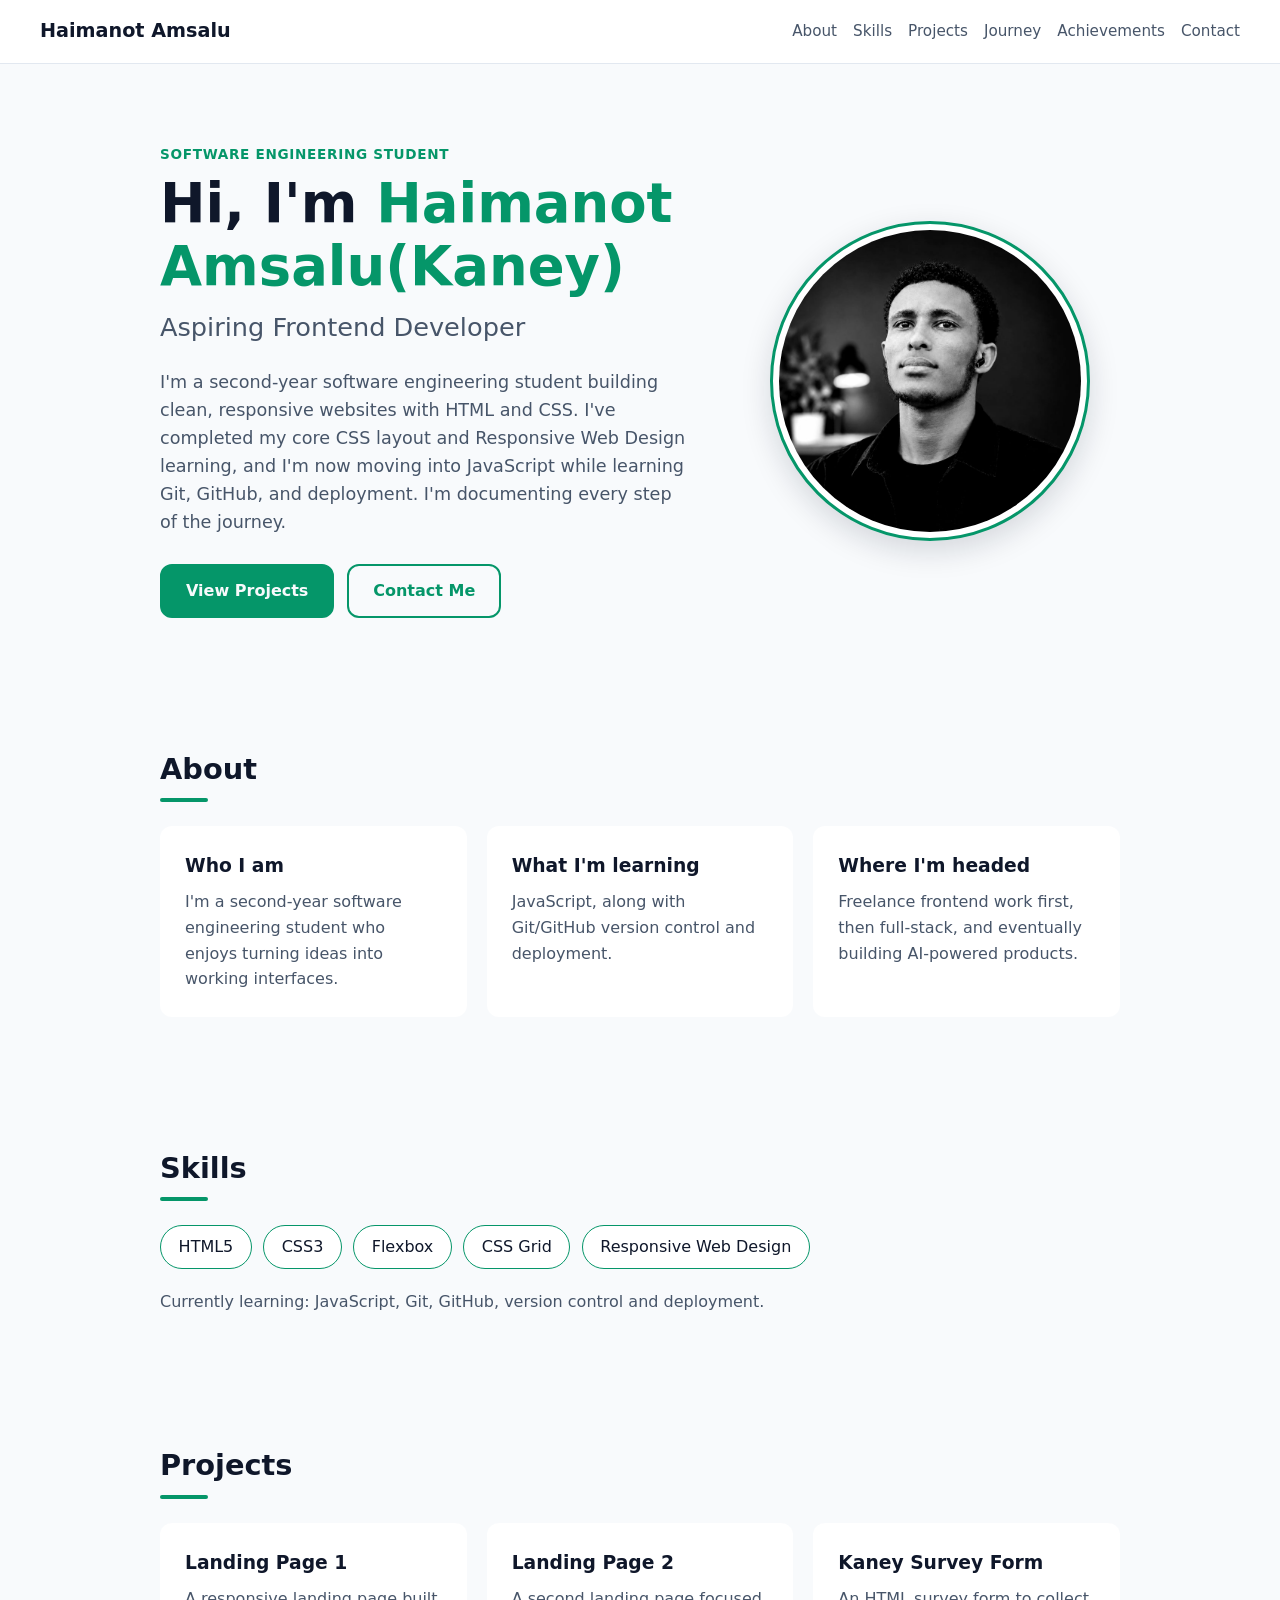
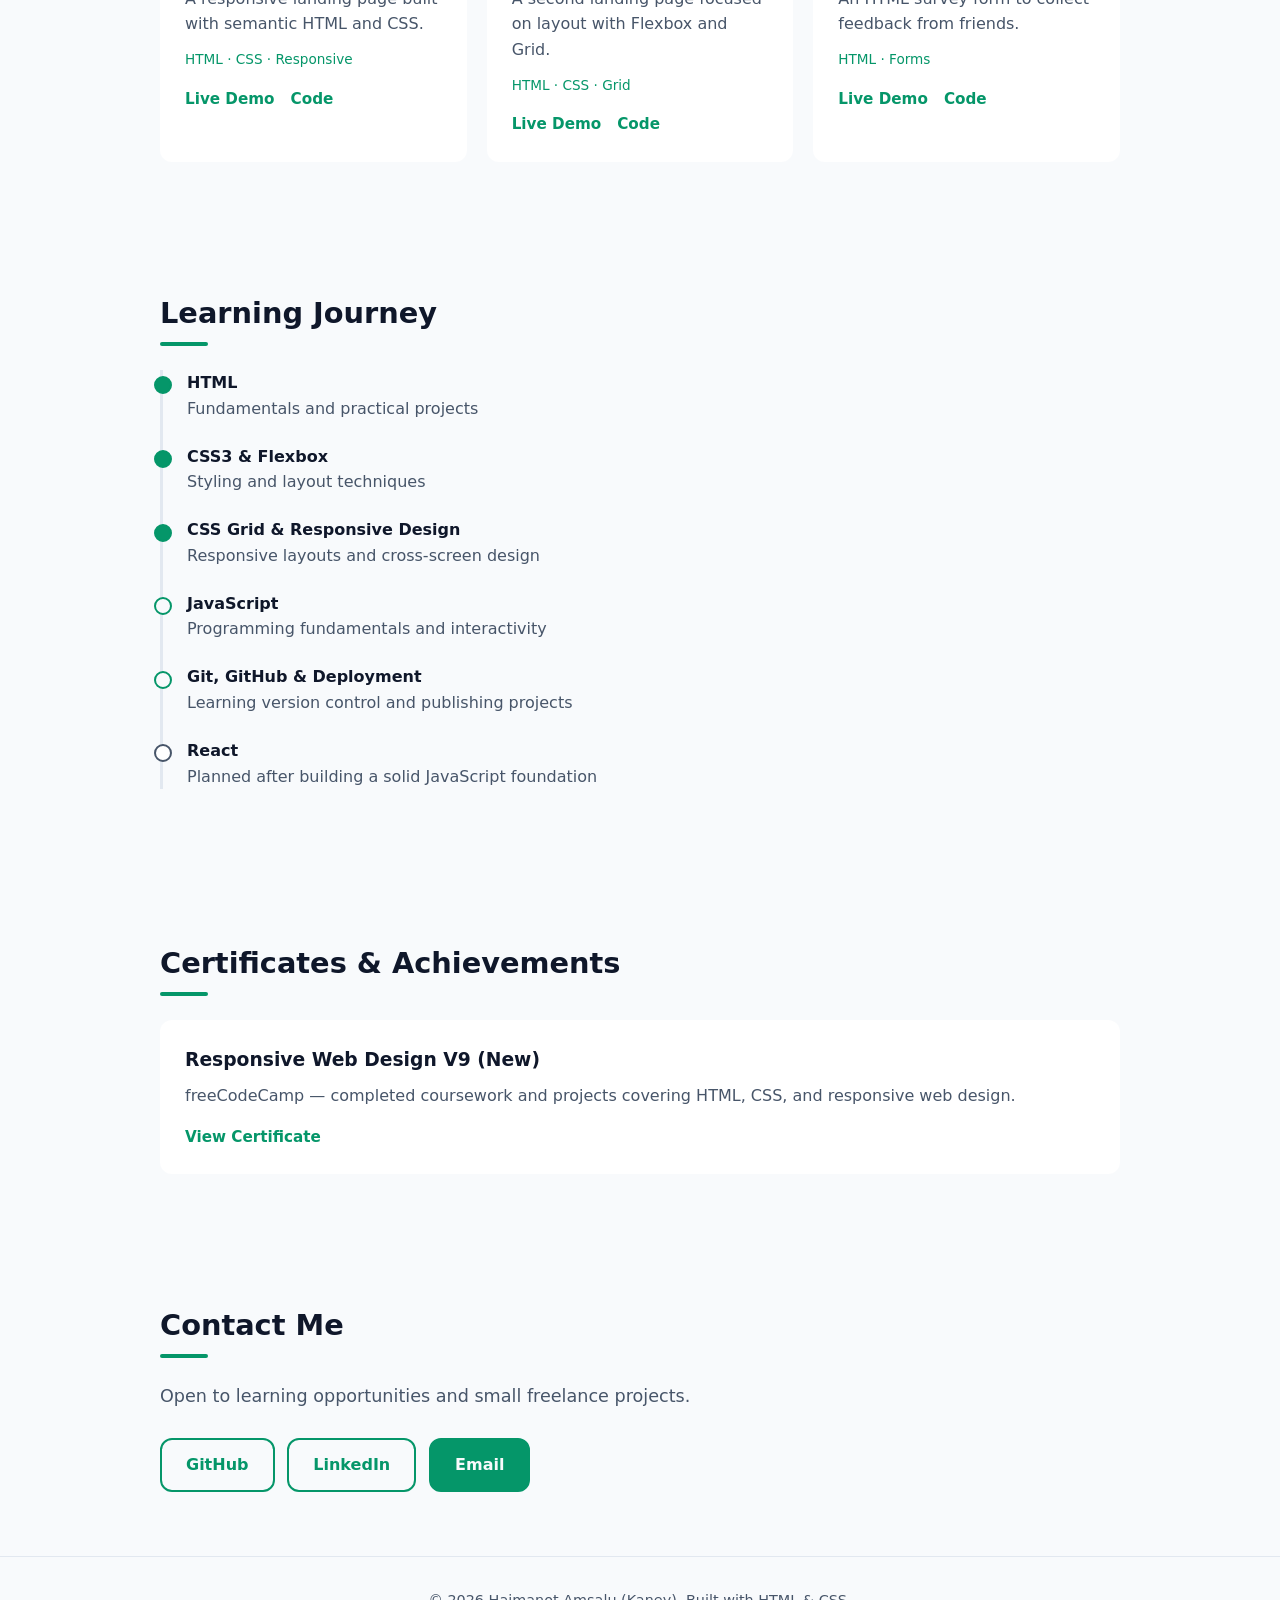
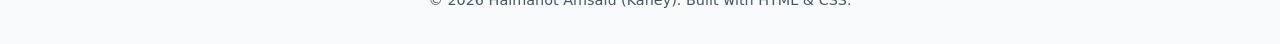
==== commit 9d494a8d: "Update name in hero section of index.html" ====
--- a/portfolio/index.html
+++ b/portfolio/index.html
@@ -41,7 +41,7 @@
 
       <div class="hero-text">
         <p class="eyebrow">Software Engineering Student</p>
-        <h1>Hi, I'm <span class="accent">Haimanot (Kaney)</span>.</h1>
+        <h1>Hi, I'm <span class="accent">Haimanot Amsalu(Kaney)</span></h1>
         <h2>Aspiring Frontend Developer</h2>
 
         <p class="lead">I'm a second-year software engineering student building clean, responsive websites with HTML and CSS. I've completed my core CSS layout and Responsive Web Design learning, and I'm now moving into JavaScript while learning Git, GitHub, and deployment. I'm documenting every step of the journey.</p>
--- a/portfolio/style.css
+++ b/portfolio/style.css
@@ -1,12 +1,14 @@
-/* ===== THEME colors ===== */
+/* == THEME == */
 :root {
-   --bg:#F8FAFC;
-   --surface:#FFFFFF;
-   --text:#0F172A;
-   --muted:#475569; 
-   --accent:#059669;
-   --radius: 12px;
-   --max: 1000px;
+  --bg: #F8FAFC;
+  --surface: #FFFFFF;
+  --text: #0F172A;
+  --muted: #475569;
+  --accent: #059669;
+  --accent-soft: rgba(5, 150, 105, 0.08);
+  --border: #E2E8F0;
+  --radius: 12px;
+  --max: 1000px;
 }
 
 * { box-sizing: border-box; margin: 0; padding: 0; }
@@ -19,34 +21,32 @@
   line-height: 1.6;
 }
 
+img { display: block; max-width: 100%; height: auto; }
 a { color: var(--accent); text-decoration: none; }
 a:hover { text-decoration: underline; }
 
-/* ===== NAV ===== */
+/* == NAV == */
 .nav {
   position: sticky; top: 0; z-index: 10;
   display: flex; justify-content: space-between; align-items: center;
   flex-wrap: wrap; gap: 0.5rem;
   padding: 0.9rem 1.25rem;
-  background: rgba(15, 23, 42, 0.92);
-  border-bottom: 1px solid var(--surface);
+  background: rgba(255, 255, 255, 0.92);
+  backdrop-filter: blur(8px);
+  border-bottom: 1px solid var(--border);
 }
-.logo { font-weight: 800; font-size: 1.2rem; color: var(--text); }
+.logo { font-weight: 700; font-size: 1.2rem; color: var(--text); }
 .nav nav { display: flex; gap: 1rem; flex-wrap: wrap; font-size: 0.95rem; }
 .nav nav a { color: var(--muted); }
 .nav nav a:hover { color: var(--accent); text-decoration: none; }
 
-/* ===== LAYOUT ===== */
+/* == LAYOUT == */
 .hero, .section {
   max-width: var(--max);
   margin: 0 auto;
   padding: 4rem 1.25rem;
 }
-.hero { padding-top: 6rem; padding-bottom: 5rem; }
-.section-title {
-  font-size: 1.8rem;
-  margin-bottom: 1.5rem;
-}
+.section-title { font-size: 1.8rem; margin-bottom: 1.5rem; }
 .section-title::after {
   content: "";
   display: block;
@@ -56,14 +56,44 @@
   border-radius: 2px;
 }
 
-/* ===== HERO ===== */
-.eyebrow { color: var(--accent); font-weight: 600; letter-spacing: 0.05em; text-transform: uppercase; font-size: 0.85rem; }
-.hero h1 { font-size: clamp(2.2rem, 7vw, 3.8rem); line-height: 1.15; margin: 0.5rem 0; }
-.hero h2 { font-size: clamp(1.2rem, 4vw, 1.7rem); color: var(--muted); font-weight: 500; }
+/* == HERO (mobile first: photo on top, text below) == */
+.hero {
+  display: grid;
+  grid-template-columns: 1fr;
+  gap: 2rem;
+  justify-items: center;
+  text-align: center;
+  padding-top: 3rem;
+  padding-bottom: 4rem;
+}
+
+.hero-photo {
+  width: clamp(160px, 45vw, 240px);
+  aspect-ratio: 1;
+  border-radius: 50%;
+  padding: 6px;
+  background: var(--surface);
+  border: 3px solid var(--accent);
+  box-shadow: 0 10px 30px rgba(15, 23, 42, 0.15);
+}
+.hero-photo img {
+  width: 100%; height: 100%;
+  object-fit: cover;
+  object-position: center 20%; /* keeps the face centered when cropped */
+  border-radius: 50%;
+}
+
+.eyebrow {
+  color: var(--accent); font-weight: 600;
+  letter-spacing: 0.05em; text-transform: uppercase; font-size: 0.85rem;
+}
+.hero h1 { font-size: clamp(2rem, 7vw, 3.4rem); line-height: 1.15; margin: 0.5rem 0; }
+.hero h2 { font-size: clamp(1.1rem, 4vw, 1.6rem); color: var(--muted); font-weight: 500; }
 .accent { color: var(--accent); }
-.lead { max-width: 600px; margin: 1.25rem 0 1.75rem; color: var(--muted); font-size: 1.1rem; }
+.lead { max-width: 600px; margin: 1.25rem auto 1.75rem; color: var(--muted); font-size: 1.1rem; }
+.hero .buttons { justify-content: center; }
 
-/* ===== BUTTONS ===== */
+/* == BUTTONS == */
 .buttons { display: flex; flex-wrap: wrap; gap: 0.8rem; }
 .btn {
   display: inline-block;
@@ -76,9 +106,9 @@
 .btn:hover { transform: translateY(-2px); text-decoration: none; }
 .btn-primary { background: var(--accent); color: var(--bg); }
 .btn-outline { color: var(--accent); }
-.btn-outline:hover { background: rgba(56, 189, 248, 0.1); }
+.btn-outline:hover { background: var(--accent-soft); }
 
-/* ===== CARDS + GRID (mobile first: 1 column) ===== */
+/* == CARDS + GRID  == */
 .grid-3 { display: grid; grid-template-columns: 1fr; gap: 1.25rem; }
 .card {
   background: var(--surface);
@@ -90,34 +120,22 @@
 .card:hover { border-color: var(--accent); transform: translateY(-3px); }
 .card h3 { margin-bottom: 0.5rem; }
 .card p { color: var(--muted); }
-.tags { margin-top: 0.75rem; font-size: 0.85rem; color: var(--accent) !important; }
+.card .tags { margin-top: 0.75rem; font-size: 0.85rem; color: var(--accent); }
 .links { display: flex; gap: 1rem; margin-top: 1rem; font-weight: 600; font-size: 0.95rem; }
 
-/* ===== SKILLS ===== */
+/* == SKILLS == */
 .skills { list-style: none; display: flex; flex-wrap: wrap; gap: 0.7rem; }
 .skills li {
   background: var(--surface);
-  color:var(--text);
+  color: var(--text);
   padding: 0.5rem 1.1rem;
   border-radius: 999px;
   border: 1px solid var(--accent);
 }
-/*skills-headig*/
-
-.skill-heading {
-  font-size: 1rem;
-  margin: 1.25rem 0 0.75rem;
-  color: var(--text);
-}
-
-.skill-heading:first-of-type {
-  margin-top: 0;
-}
-/*muted*/
 .muted { margin-top: 1.25rem; color: var(--muted); }
 
-/* ===== TIMELINE ===== */
-.timeline { list-style: none; border-left: 3px solid var(--surface); padding-left: 1.5rem; }
+/* == TIMELINE == */
+.timeline { list-style: none; border-left: 3px solid var(--border); padding-left: 1.5rem; }
 .timeline li { position: relative; margin-bottom: 1.4rem; color: var(--muted); }
 .timeline li strong { display: block; color: var(--text); }
 .timeline li::before {
@@ -129,56 +147,51 @@
 .timeline li.done::before { background: var(--accent); border-color: var(--accent); }
 .timeline li.current::before { border-color: var(--accent); background: var(--bg); }
 
-/* ===== FOOTER ===== */
-.footer { text-align: center; padding: 2rem 1rem; color: var(--muted); border-top: 1px solid var(--surface); font-size: 0.9rem; }
-
-/* ===== RESPONSIVE: tablet and up ===== */
-@media (min-width: 700px) {
-  .grid-3 { grid-template-columns: repeat(3, 1fr); }
-  .nav { padding: 1rem 2.5rem; }
-}
-/* Blue outline button hover */
-.btn-outline:hover {
-  background: rgba(37, 99, 235, 0.08);
+/* == FOOTER == */
+.footer {
+  text-align: center; padding: 2rem 1rem;
+  color: var(--muted); border-top: 1px solid var(--border); font-size: 0.9rem;
 }
 
-/* ===== ACCESSIBILITY ===== */
-a:focus-visible {
-  outline: 3px solid var(--accent);
-  outline-offset: 4px;
-}
+/* == ACCESSIBILITY == */
+a:focus-visible { outline: 3px solid var(--accent); outline-offset: 4px; }
+.btn:focus-visible { outline: 3px solid var(--text); outline-offset: 3px; }
 
-.btn:focus-visible {
-  outline: 3px solid var(--text);
-  outline-offset: 3px;
-}
-      /*Theme colors*/
-.nav {
-  background: rgba(255, 255, 255, 0.92);
-  backdrop-filter: blur(8px);
-  border-bottom: 1px solid #E2E8F0;
-}
-.nav a { color: var(--muted); }
-.nav a:hover { color: var(--accent); }
-.logo { color: var(--text); font-weight: 700; }
 
-/* ===== MOBILE NAV FIX ===== */
 @media (max-width: 699px) {
-  .nav {
-    padding: 0.6rem 1rem;
-    gap: 0.25rem;
-  }
+  html { scroll-padding-top: 90px; }
+  .nav { padding: 0.6rem 1rem; gap: 0.25rem; }
   .nav nav {
-    flex-wrap: nowrap;
-    overflow-x: auto;
-    width: 100%;
-    gap: 1.1rem;
-    font-size: 0.9rem;
-    padding-bottom: 0.2rem;
+    flex-wrap: nowrap; overflow-x: auto; width: 100%;
+    gap: 1.1rem; font-size: 0.9rem; padding-bottom: 0.2rem;
     scrollbar-width: none;
   }
   .nav nav::-webkit-scrollbar { display: none; }
   .nav nav a { white-space: nowrap; }
-  html { scroll-padding-top: 90px; }
 }
 
+/* == TABLET AND UP ==*/
+@media (min-width: 700px) {
+  .nav { padding: 1rem 2.5rem; }
+  .grid-3 { grid-template-columns: repeat(3, 1fr); }
+
+  
+  .hero {
+    grid-template-columns: 1.4fr 1fr;
+    align-items: center;
+    justify-items: start;
+    text-align: left;
+    gap: 3rem;
+    padding-top: 5rem;
+  }
+  .hero-photo { order: 2; justify-self: center; width: clamp(220px, 28vw, 320px); }
+  .hero-text { order: 1; }
+  .lead { margin-left: 0; margin-right: 0; }
+  .hero .buttons { justify-content: flex-start; }
+}
+
+@media (prefers-reduced-motion: reduce) {
+  html { scroll-behavior: auto; }
+  * { transition: none !important; }
+}
+
